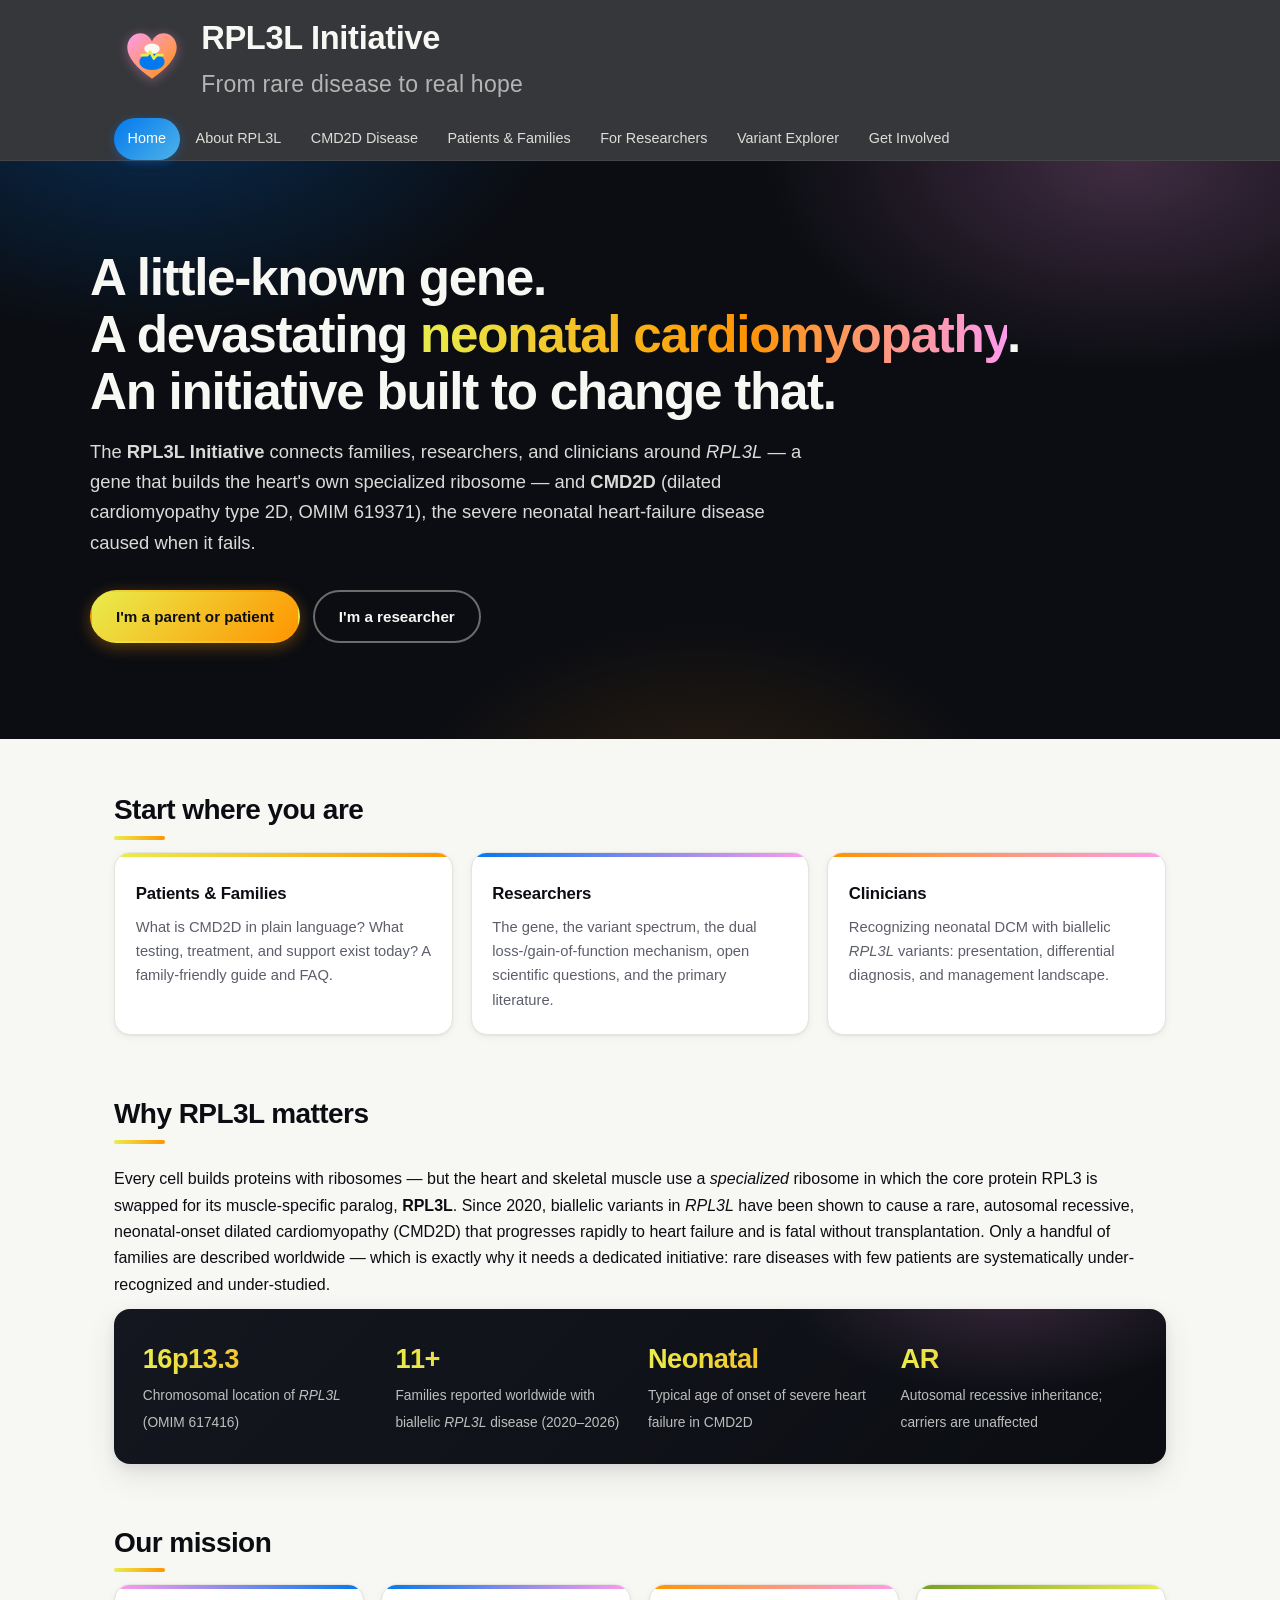
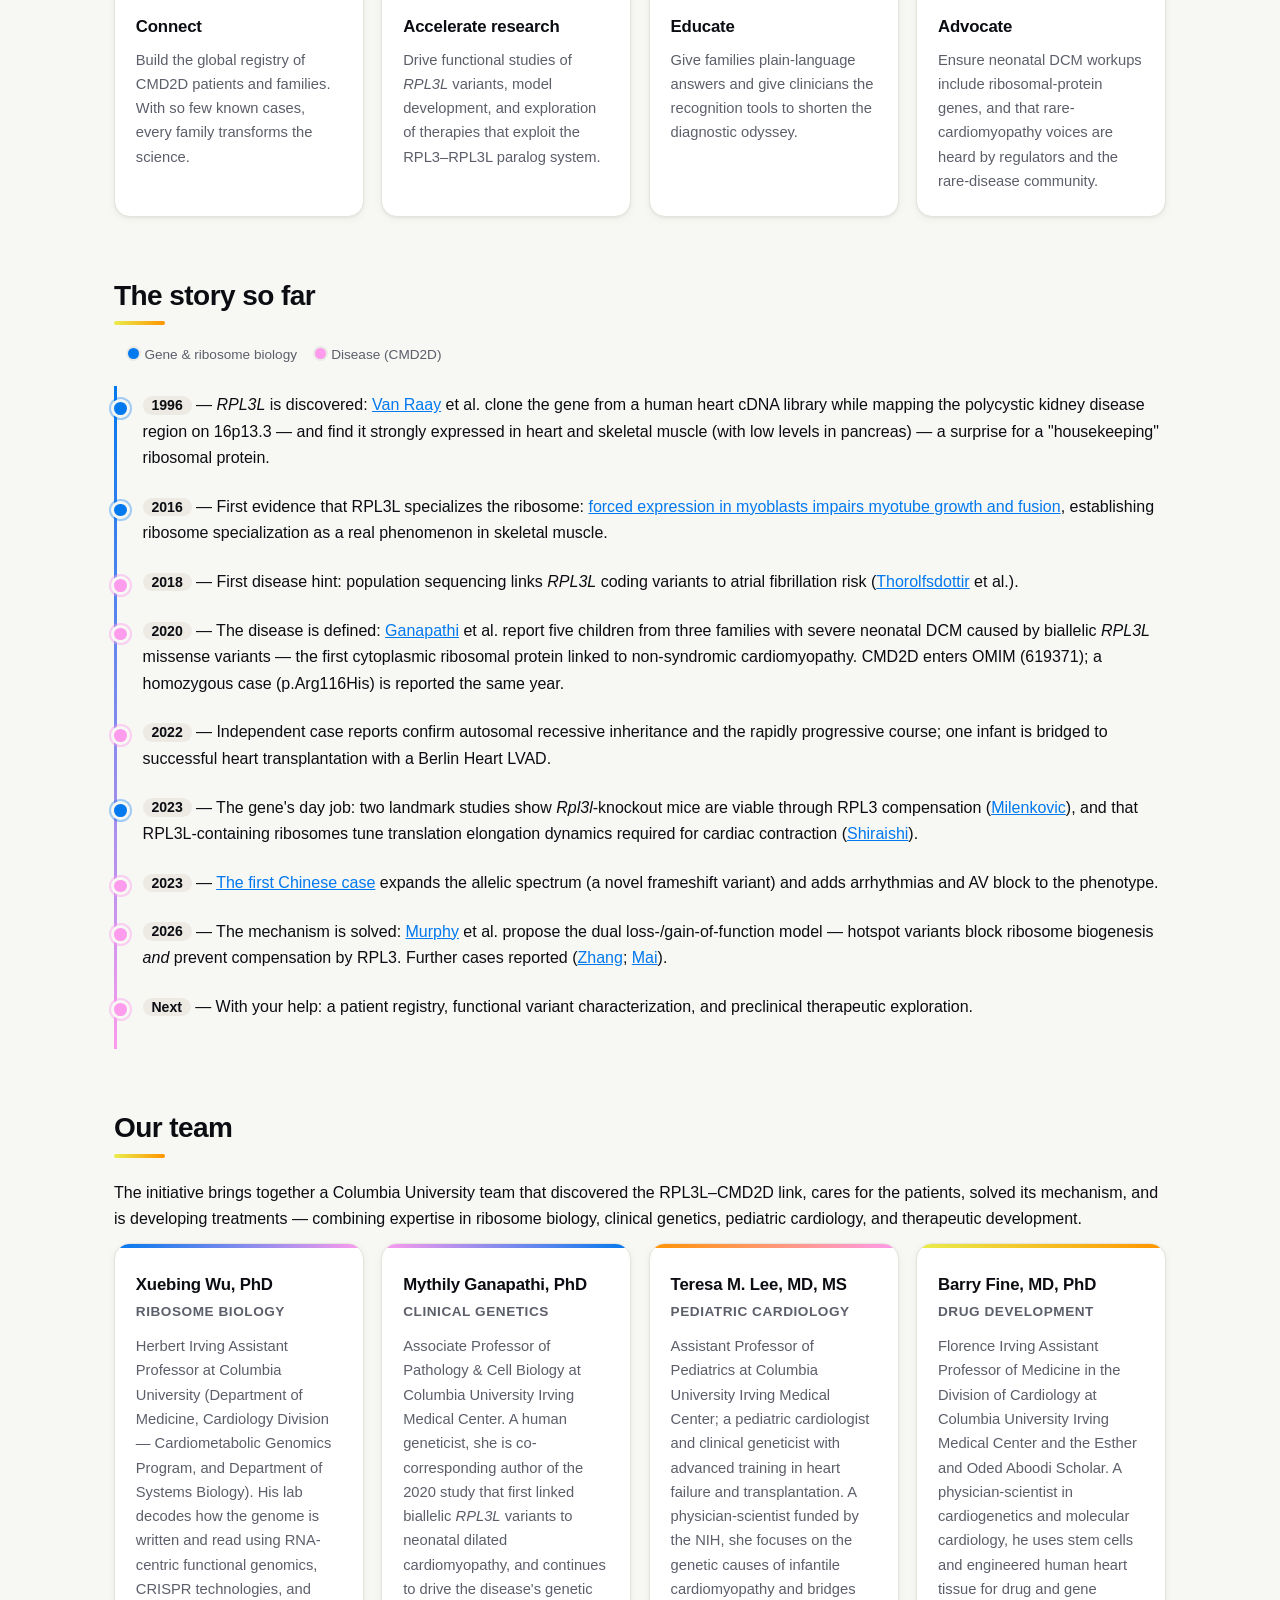
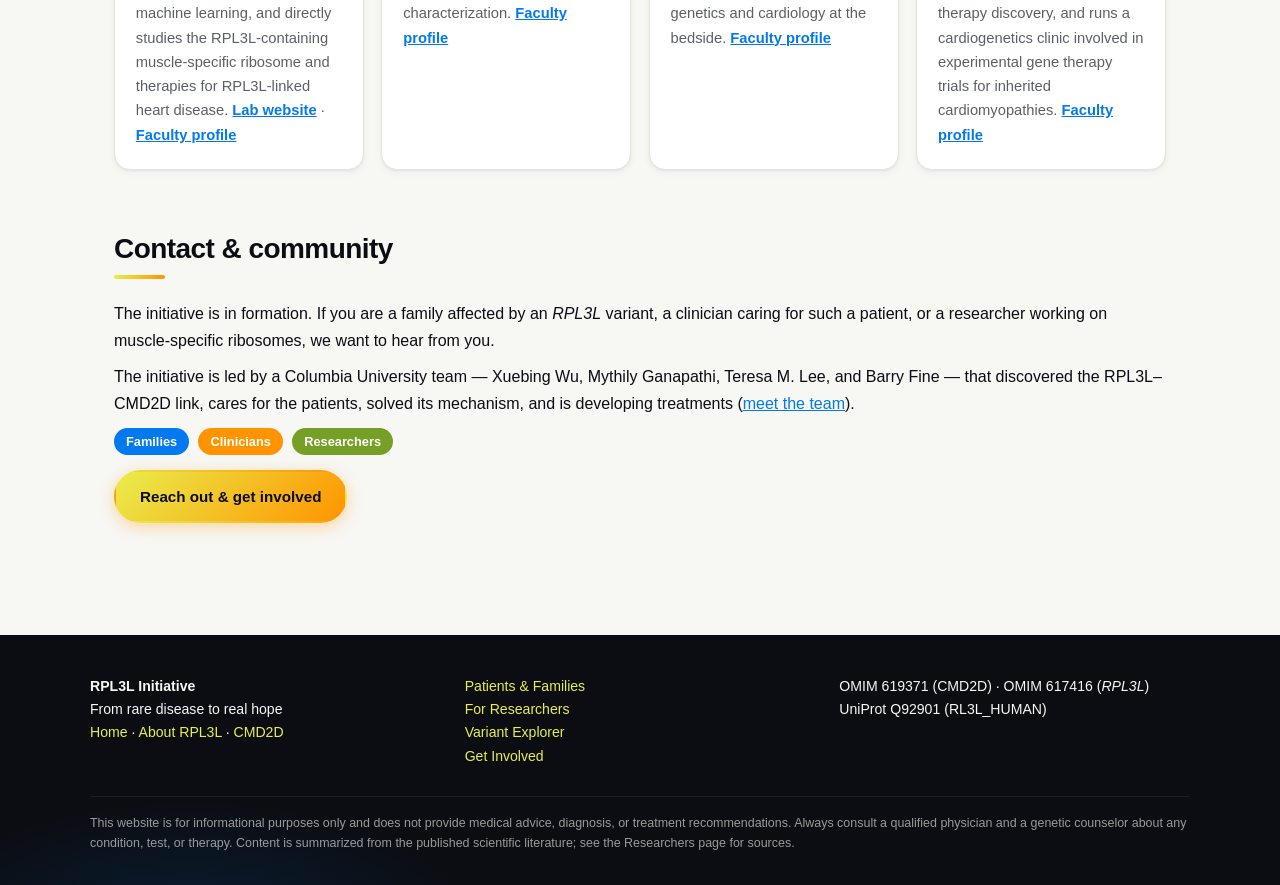
==== index.html @ 052affe0 "Add files via upload" ====
<!DOCTYPE html>
<html lang="en">
<head>
<meta charset="utf-8">
<meta name="viewport" content="width=device-width, initial-scale=1">
<title>RPL3L Initiative | RPL3L Gene | CMD2D | Dilated Cardiomyopathy 2D</title>
<meta name="description" content="RPL3L causes CMD2D (OMIM 619371), a rare autosomal recessive neonatal dilated cardiomyopathy. Learn about the gene, the disease, affected families, and research.">
<meta property="og:title" content="RPL3L Initiative | RPL3L Gene | CMD2D | Dilated Cardiomyopathy 2D">
<meta property="og:description" content="From rare disease to real hope — research, resources, and support for families affected by RPL3L-related dilated cardiomyopathy (CMD2D).">
<link rel="stylesheet" href="assets/styles.css">
<link rel="icon" type="image/svg+xml" href="assets/logo.svg">
</head>
<body>

<header class="site">
  <div class="navwrap">
    <a class="brand" href="index.html">
      <svg class="mark" viewBox="0 0 40 40" aria-hidden="true" focusable="false">
        <defs>
          <linearGradient id="heartGrad" x1="0" y1="0" x2="1" y2="1">
            <stop offset="0" stop-color="#FD9BED"/>
            <stop offset="1" stop-color="#FF9400"/>
          </linearGradient>
        </defs>
        <path d="M20 31.5 C 11.5 25.5, 7 20, 7 15 C 7 10.5, 10.3 7.5, 13.8 7.5 C 16.6 7.5, 18.9 9.2, 20 11.8 C 21.1 9.2, 23.4 7.5, 26.2 7.5 C 29.7 7.5, 33 10.5, 33 15 C 33 20, 28.5 25.5, 20 31.5 Z" fill="url(#heartGrad)"/>
        <ellipse cx="20" cy="22.5" rx="6.6" ry="4.4" fill="#0279EE"/>
        <ellipse cx="20" cy="15.6" rx="4.1" ry="2.7" fill="#FAF9F3"/>
        <path d="M14.5 19 L17.5 19 L19 17.2 L21 20.8 L22.5 19 L25.5 19" fill="none" stroke="#E9ED4C" stroke-width="1.4" stroke-linecap="round" stroke-linejoin="round"/>
      </svg>
      <span class="name">RPL3L Initiative<small>From rare disease to real hope</small></span>
    </a>
    <nav class="main" aria-label="Main navigation">
      <ul>
        <li><a href="index.html" class="active">Home</a></li>
        <li><a href="about.html">About RPL3L</a></li>
        <li><a href="cmd2d.html">CMD2D Disease</a></li>
        <li><a href="patients.html">Patients &amp; Families</a></li>
        <li><a href="research.html">For Researchers</a></li>
        <li><a href="explorer.html">Variant Explorer</a></li>
        <li><a href="support.html">Get Involved</a></li>
      </ul>
    </nav>
  </div>
</header>

<div class="hero">
  <div class="inner">
    <h1>
      <span class="line">A little-known gene.</span>
      <span class="line">A devastating <span class="accent">neonatal cardiomyopathy</span>.</span>
      <span class="line">An initiative built to change that.</span>
    </h1>
    <p class="lede">
      The <strong>RPL3L Initiative</strong> connects families, researchers, and clinicians
      around <em>RPL3L</em> — a gene that builds the heart's own specialized ribosome — and
      <strong>CMD2D</strong> (dilated cardiomyopathy type 2D, OMIM&nbsp;619371), the severe neonatal
      heart-failure disease caused when it fails.
    </p>
    <div class="btnrow">
      <a class="btn primary" href="patients.html">I'm a parent or patient</a>
      <a class="btn ghost" href="research.html">I'm a researcher</a>
    </div>
  </div>
</div>

<main>

  <section>
    <h2>Start where you are</h2>
    <div class="cards">
      <a class="card c-yellow" href="patients.html">
        <h3>Patients &amp; Families</h3>
        <p>What is CMD2D in plain language? What testing, treatment, and support exist today? A family-friendly guide and FAQ.</p>
      </a>
      <a class="card c-blue" href="research.html">
        <h3>Researchers</h3>
        <p>The gene, the variant spectrum, the dual loss-/gain-of-function mechanism, open scientific questions, and the primary literature.</p>
      </a>
      <a class="card c-orange" href="cmd2d.html">
        <h3>Clinicians</h3>
        <p>Recognizing neonatal DCM with biallelic <em>RPL3L</em> variants: presentation, differential diagnosis, and management landscape.</p>
      </a>
    </div>
  </section>

  <section>
    <h2>Why RPL3L matters</h2>
    <p>
      Every cell builds proteins with ribosomes — but the heart and skeletal muscle use a <em>specialized</em>
      ribosome in which the core protein RPL3 is swapped for its muscle-specific paralog, <strong>RPL3L</strong>.
      Since 2020, biallelic variants in <em>RPL3L</em> have been shown to cause a rare, autosomal recessive,
      neonatal-onset dilated cardiomyopathy (CMD2D) that progresses rapidly to heart failure and is fatal without
      transplantation. Only a handful of families are described worldwide — which is exactly why it needs a dedicated initiative:
      rare diseases with few patients are systematically under-recognized and under-studied.
    </p>
    <div class="facts">
      <div class="fact"><b>16p13.3</b><span>Chromosomal location of <em>RPL3L</em> (OMIM 617416)</span></div>
      <div class="fact"><b>11+</b><span>Families reported worldwide with biallelic <em>RPL3L</em> disease (2020–2026)</span></div>
      <div class="fact"><b>Neonatal</b><span>Typical age of onset of severe heart failure in CMD2D</span></div>
      <div class="fact"><b>AR</b><span>Autosomal recessive inheritance; carriers are unaffected</span></div>
    </div>
  </section>

  <section>
    <h2>Our mission</h2>
    <div class="cards">
      <div class="card c-pink">
        <h3>Connect</h3>
        <p>Build the global registry of CMD2D patients and families. With so few known cases, every family transforms the science.</p>
      </div>
      <div class="card c-blue">
        <h3>Accelerate research</h3>
        <p>Drive functional studies of <em>RPL3L</em> variants, model development, and exploration of therapies that exploit the RPL3–RPL3L paralog system.</p>
      </div>
      <div class="card c-orange">
        <h3>Educate</h3>
        <p>Give families plain-language answers and give clinicians the recognition tools to shorten the diagnostic odyssey.</p>
      </div>
      <div class="card c-green">
        <h3>Advocate</h3>
        <p>Ensure neonatal DCM workups include ribosomal-protein genes, and that rare-cardiomyopathy voices are heard by regulators and the rare-disease community.</p>
      </div>
    </div>
  </section>

  <section>
    <h2>The story so far</h2>
    <p class="timeline-legend">
      <span class="dot gene"></span>Gene &amp; ribosome biology
      <span class="dot dis"></span>Disease (CMD2D)
    </p>
    <ul class="timeline">
      <li><b class="year">1996</b> — <em>RPL3L</em> is discovered: <a href="https://doi.org/10.1006/geno.1996.0538" target="_blank" rel="noopener">Van Raay</a> et&nbsp;al. clone the gene from a human heart cDNA library while mapping the polycystic kidney disease region on 16p13.3 — and find it strongly expressed in heart and skeletal muscle (with low levels in pancreas) — a surprise for a "housekeeping" ribosomal protein.</li>
      <li><b class="year">2016</b> — First evidence that RPL3L specializes the ribosome: <a href="https://doi.org/10.1002/jcp.25294" target="_blank" rel="noopener">forced expression in myoblasts impairs myotube growth and fusion</a>, establishing ribosome specialization as a real phenomenon in skeletal muscle.</li>
      <li class="disease"><b class="year">2018</b> — First disease hint: population sequencing links <em>RPL3L</em> coding variants to atrial fibrillation risk (<a href="https://doi.org/10.1038/s42003-018-0068-9" target="_blank" rel="noopener">Thorolfsdottir</a> et&nbsp;al.).</li>
      <li class="disease"><b class="year">2020</b> — The disease is defined: <a href="https://doi.org/10.1007/s00439-020-02188-6" target="_blank" rel="noopener">Ganapathi</a> et&nbsp;al. report five children from three families with severe neonatal DCM caused by biallelic <em>RPL3L</em> missense variants — the first cytoplasmic ribosomal protein linked to non-syndromic cardiomyopathy. CMD2D enters OMIM (619371); a homozygous case (p.Arg116His) is reported the same year.</li>
      <li class="disease"><b class="year">2022</b> — Independent case reports confirm autosomal recessive inheritance and the rapidly progressive course; one infant is bridged to successful heart transplantation with a Berlin Heart LVAD.</li>
      <li><b class="year">2023</b> — The gene's day job: two landmark studies show <em>Rpl3l</em>-knockout mice are viable through RPL3 compensation (<a href="https://doi.org/10.1093/nar/gkad121" target="_blank" rel="noopener">Milenkovic</a>), and that RPL3L-containing ribosomes tune translation elongation dynamics required for cardiac contraction (<a href="https://doi.org/10.1038/s41467-023-37838-6" target="_blank" rel="noopener">Shiraishi</a>).</li>
      <li class="disease"><b class="year">2023</b> — <a href="https://doi.org/10.1186/s12920-023-01567-y" target="_blank" rel="noopener">The first Chinese case</a> expands the allelic spectrum (a novel frameshift variant) and adds arrhythmias and AV block to the phenotype.</li>
      <li class="disease"><b class="year">2026</b> — The mechanism is solved: <a href="https://doi.org/10.1038/s44161-025-00761-8" target="_blank" rel="noopener">Murphy</a> et&nbsp;al. propose the dual loss-/gain-of-function model — hotspot variants block ribosome biogenesis <em>and</em> prevent compensation by RPL3. Further cases reported (<a href="https://doi.org/10.1002/ajmg.a.64225" target="_blank" rel="noopener">Zhang</a>; <a href="https://doi.org/10.1177/03000605261447152" target="_blank" rel="noopener">Mai</a>).</li>
      <li class="disease"><b class="year">Next</b> — With your help: a patient registry, functional variant characterization, and preclinical therapeutic exploration.</li>
    </ul>
  </section>

  <section id="team">
    <h2>Our team</h2>
    <p>
      The initiative brings together a Columbia University team that discovered the RPL3L–CMD2D link,
      cares for the patients, solved its mechanism, and is developing treatments — combining expertise in
      ribosome biology, clinical genetics, pediatric cardiology, and therapeutic development.
    </p>
    <div class="cards">
      <div class="card c-blue">
        <h3>Xuebing Wu, PhD</h3>
        <p style="margin:-0.35rem 0 0.7rem;font-size:0.85rem;font-weight:600;letter-spacing:0.04em;text-transform:uppercase;color:var(--muted,#666)">Ribosome biology</p>
        <p>
          Herbert Irving Assistant Professor at Columbia University (Department of Medicine,
          Cardiology Division — Cardiometabolic Genomics Program, and Department of Systems Biology). His lab decodes how the
          genome is written and read using RNA-centric functional genomics, CRISPR technologies, and
          machine learning, and directly studies the RPL3L-containing muscle-specific ribosome and
          therapies for RPL3L-linked heart disease.
          <a href="https://xwulab.org" target="_blank" rel="noopener">Lab website</a> ·
          <a href="https://www.vagelos.columbia.edu/profile/xuebing-wu-phd" target="_blank" rel="noopener">Faculty profile</a>
        </p>
      </div>
      <div class="card c-pink">
        <h3>Mythily Ganapathi, PhD</h3>
        <p style="margin:-0.35rem 0 0.7rem;font-size:0.85rem;font-weight:600;letter-spacing:0.04em;text-transform:uppercase;color:var(--muted,#666)">Clinical genetics</p>
        <p>
          Associate Professor of Pathology &amp; Cell Biology at Columbia University Irving Medical Center.
          A human geneticist, she is co-corresponding author of the 2020 study that first linked biallelic
          <em>RPL3L</em> variants to neonatal dilated cardiomyopathy, and continues to drive the disease's
          genetic characterization.
          <a href="https://www.pathology.columbia.edu/profile/mythily-ganapathi-phd" target="_blank" rel="noopener">Faculty profile</a>
        </p>
      </div>
      <div class="card c-orange">
        <h3>Teresa M. Lee, MD, MS</h3>
        <p style="margin:-0.35rem 0 0.7rem;font-size:0.85rem;font-weight:600;letter-spacing:0.04em;text-transform:uppercase;color:var(--muted,#666)">Pediatric cardiology</p>
        <p>
          Assistant Professor of Pediatrics at Columbia University Irving Medical Center; a pediatric
          cardiologist and clinical geneticist with advanced training in heart failure and transplantation. A physician-scientist funded by the
          NIH, she focuses on the genetic causes of infantile cardiomyopathy and bridges genetics and
          cardiology at the bedside.
          <a href="https://ccrcresearch.org/team/teresa-m-lee-md/" target="_blank" rel="noopener">Faculty profile</a>
        </p>
      </div>

      <div class="card c-yellow">
        <h3>Barry Fine, MD, PhD</h3>
        <p style="margin:-0.35rem 0 0.7rem;font-size:0.85rem;font-weight:600;letter-spacing:0.04em;text-transform:uppercase;color:var(--muted,#666)">Drug development</p>
        <p>
          Florence Irving Assistant Professor of Medicine in the Division of Cardiology at Columbia
          University Irving Medical Center and the Esther and Oded Aboodi Scholar. A physician-scientist in cardiogenetics
          and molecular cardiology, he uses stem cells and engineered human heart tissue for drug and gene
          therapy discovery, and runs a cardiogenetics clinic involved in experimental gene therapy trials
          for inherited cardiomyopathies.
          <a href="https://www.columbiacardiology.org/profile/barry-m-fine-md" target="_blank" rel="noopener">Faculty profile</a>
        </p>
      </div>    </div>
  </section>

  <section>
    <h2>Contact &amp; community</h2>
    <p>
      The initiative is in formation. If you are a family affected by an <em>RPL3L</em> variant, a clinician
      caring for such a patient, or a researcher working on muscle-specific ribosomes, we want to hear from you.
    <p>
      The initiative is led by a Columbia University team — Xuebing Wu, Mythily Ganapathi, Teresa M. Lee,
      and Barry Fine — that discovered the RPL3L–CMD2D link, cares for the patients, solved its mechanism,
      and is developing treatments (<a href="#team">meet the team</a>).
    </p>
    </p>
    <p><span class="pill b">Families</span> <span class="pill o">Clinicians</span> <span class="pill g">Researchers</span></p>
    <p><a class="btn primary" href="support.html">Reach out &amp; get involved</a></p>
  </section>

</main>

<footer class="site">
  <div class="inner">
    <div>
      <strong>RPL3L Initiative</strong><br>
      From rare disease to real hope<br>
      <a href="index.html">Home</a> · <a href="about.html">About RPL3L</a> · <a href="cmd2d.html">CMD2D</a>
    </div>
    <div>
      <a href="patients.html">Patients &amp; Families</a><br>
      <a href="research.html">For Researchers</a><br>
      <a href="explorer.html">Variant Explorer</a><br>
      <a href="support.html">Get Involved</a>
    </div>
    <div>
      OMIM 619371 (CMD2D) · OMIM 617416 (<em>RPL3L</em>)<br>
      UniProt Q92901 (RL3L_HUMAN)
    </div>
  </div>
  <div class="disclaimer">
    This website is for informational purposes only and does not provide medical advice, diagnosis, or treatment
    recommendations. Always consult a qualified physician and a genetic counselor about any condition, test, or
    therapy. Content is summarized from the published scientific literature; see the Researchers page for sources.
  </div>
</footer>

</body>
</html>
---- assets/styles.css ----
/* RPL3L Initiative — modern theme */
:root {
  --ink: #0b0d12;
  --paper: #f7f7f4;
  --paper-alt: #eceae3;
  --card: #ffffff;
  --yellow: #e9ed4c;
  --orange: #ff9400;
  --green: #75a025;
  --pink: #fd9bed;
  --blue: #0279ee;
  --muted: #5c5f6a;
  --line: #e6e4dc;
  --radius: 16px;
  --shadow-sm: 0 1px 2px rgba(11, 13, 18, 0.05), 0 2px 8px rgba(11, 13, 18, 0.05);
  --shadow-md: 0 4px 12px rgba(11, 13, 18, 0.07), 0 12px 32px rgba(11, 13, 18, 0.09);
  --maxw: 1100px;
}

* { box-sizing: border-box; }
html { scroll-behavior: smooth; }
::selection { background: var(--yellow); color: var(--ink); }
:focus-visible { outline: 3px solid var(--blue); outline-offset: 2px; border-radius: 4px; }

body {
  margin: 0;
  font-family: "Inter", "Liberation Sans", Arimo, -apple-system, "Segoe UI", Roboto, "Helvetica Neue", Arial, sans-serif;
  background: var(--paper);
  color: var(--ink);
  line-height: 1.65;
  -webkit-font-smoothing: antialiased;
  text-rendering: optimizeLegibility;
}

/* ---------- Header / nav ---------- */
header.site {
  background: rgba(11, 13, 18, 0.82);
  color: var(--paper);
  position: sticky;
  top: 0;
  z-index: 50;
  backdrop-filter: blur(14px) saturate(1.4);
  -webkit-backdrop-filter: blur(14px) saturate(1.4);
  border-bottom: 1px solid rgba(255, 255, 255, 0.08);
}
.navwrap {
  max-width: var(--maxw);
  margin: 0 auto;
  padding: 0 1.5rem;
  display: flex;
  align-items: center;
  justify-content: space-between;
  flex-wrap: wrap;
  gap: 0.25rem 1rem;
}
.brand {
  display: flex;
  align-items: center;
  gap: 0.7rem;
  padding: 0.7rem 0;
  text-decoration: none;
  color: var(--paper);
}
.brand .mark {
  width: 76px; height: 76px;
  flex: none;
  filter: drop-shadow(0 2px 6px rgba(253, 155, 237, 0.35));
  transition: transform 0.25s ease;
}
.brand:hover .mark { transform: scale(1.06) rotate(-3deg); }
.brand .name { font-weight: 700; letter-spacing: -0.01em; font-size: 2.04rem; }
.brand .name small { display: block; font-weight: 400; font-size: 1.44rem; opacity: 0.65; letter-spacing: 0.01em; }
nav.main ul {
  list-style: none;
  display: flex;
  gap: 0.15rem;
  margin: 0; padding: 0;
  flex-wrap: wrap;
}
nav.main a {
  display: block;
  padding: 0.55rem 0.85rem;
  color: rgba(250, 249, 243, 0.85);
  text-decoration: none;
  font-size: 0.9rem;
  font-weight: 500;
  border-radius: 999px;
  transition: color 0.15s ease, background 0.15s ease;
}
nav.main a:hover { color: #fff; background: rgba(255, 255, 255, 0.1); }
nav.main a.active {
  background: linear-gradient(135deg, var(--blue), #4fb3e8);
  color: #fff;
  box-shadow: 0 2px 10px rgba(2, 121, 238, 0.4);
}

/* ---------- Hero ---------- */
.hero {
  position: relative;
  background: var(--ink);
  color: var(--paper);
  padding: 5.5rem 1.5rem 6rem;
  overflow: hidden;
}
.hero::before {
  content: "";
  position: absolute;
  inset: 0;
  background:
    radial-gradient(42rem 24rem at 12% -10%, rgba(2, 121, 238, 0.28), transparent 60%),
    radial-gradient(38rem 22rem at 88% 0%, rgba(253, 155, 237, 0.22), transparent 60%),
    radial-gradient(30rem 20rem at 55% 115%, rgba(255, 148, 0, 0.14), transparent 65%);
  pointer-events: none;
}
.hero .inner { position: relative; max-width: var(--maxw); margin: 0 auto; }
.hero h1 {
  font-size: clamp(2rem, 4.8vw, 3.2rem);
  margin: 0 0 1rem;
  line-height: 1.12;
  letter-spacing: -0.025em;
  font-weight: 800;
}
.hero h1 .line { display: block; }
.hero h1 .accent {
  background: linear-gradient(90deg, var(--yellow), var(--orange) 55%, var(--pink));
  -webkit-background-clip: text;
  background-clip: text;
  color: transparent;
}
.hero p.lede { font-size: 1.15rem; max-width: 46rem; opacity: 0.88; margin: 0 0 2rem; }
.btnrow { display: flex; gap: 0.8rem; flex-wrap: wrap; }
.btn {
  display: inline-block;
  padding: 0.75rem 1.5rem;
  border-radius: 999px;
  text-decoration: none;
  font-weight: 600;
  font-size: 0.95rem;
  border: 2px solid transparent;
  transition: transform 0.15s ease, box-shadow 0.15s ease, background 0.15s ease;
}
.btn:hover { transform: translateY(-2px); }
.btn.primary {
  background: linear-gradient(135deg, var(--yellow), var(--orange));
  color: var(--ink);
  box-shadow: 0 4px 16px rgba(255, 148, 0, 0.35);
}
.btn.primary:hover { box-shadow: 0 6px 22px rgba(255, 148, 0, 0.45); }
.btn.ghost { border-color: rgba(250, 249, 243, 0.4); color: var(--paper); }
.btn.ghost:hover { background: rgba(255, 255, 255, 0.1); border-color: rgba(250, 249, 243, 0.7); }

/* ---------- Layout ---------- */
main { max-width: var(--maxw); margin: 0 auto; padding: 3rem 1.5rem 3.5rem; }
section { margin-bottom: 3.5rem; scroll-margin-top: 5rem; }
h2 {
  font-size: 1.75rem;
  letter-spacing: -0.02em;
  margin: 0 0 0.75rem;
  display: inline-block;
  position: relative;
  padding-bottom: 0.4rem;
}
h2::after {
  content: "";
  position: absolute;
  left: 0; bottom: 0;
  width: 3.2rem; height: 4px;
  border-radius: 4px;
  background: linear-gradient(90deg, var(--yellow), var(--orange));
}
h3 { font-size: 1.15rem; margin: 1.6rem 0 0.4rem; letter-spacing: -0.01em; }
p { margin: 0.65rem 0; }
a { color: var(--blue); }
code {
  background: var(--paper-alt);
  padding: 0.12em 0.4em;
  border-radius: 6px;
  font-size: 0.88em;
  font-family: "SF Mono", ui-monospace, "Cascadia Code", Consolas, monospace;
}

/* ---------- Cards ---------- */
.cards {
  display: grid;
  grid-template-columns: repeat(auto-fit, minmax(230px, 1fr));
  gap: 1.1rem;
}
.card {
  background: var(--card);
  border: 1px solid var(--line);
  border-radius: var(--radius);
  padding: 1.4rem 1.3rem;
  text-decoration: none;
  color: var(--ink);
  display: block;
  position: relative;
  box-shadow: var(--shadow-sm);
  transition: transform 0.18s ease, box-shadow 0.18s ease, border-color 0.18s ease;
  overflow: hidden;
}
.card::before {
  content: "";
  position: absolute;
  top: 0; left: 0; right: 0;
  height: 4px;
  background: var(--blue);
}
.card:hover { transform: translateY(-4px); box-shadow: var(--shadow-md); border-color: transparent; }
.card h3 { margin: 0.3rem 0 0.45rem; font-size: 1.05rem; }
.card p { font-size: 0.92rem; color: var(--muted); margin: 0; }
.card a { font-weight: 600; }
.card.c-yellow::before { background: linear-gradient(90deg, var(--yellow), var(--orange)); }
.card.c-orange::before { background: linear-gradient(90deg, var(--orange), var(--pink)); }
.card.c-green::before  { background: linear-gradient(90deg, var(--green), var(--yellow)); }
.card.c-pink::before   { background: linear-gradient(90deg, var(--pink), var(--blue)); }
.card.c-blue::before   { background: linear-gradient(90deg, var(--blue), var(--pink)); }

/* ---------- Fact strip ---------- */
.facts {
  display: grid;
  grid-template-columns: repeat(auto-fit, minmax(180px, 1fr));
  gap: 1rem;
  background: linear-gradient(135deg, #14171f, #0b0d12);
  color: var(--paper);
  border-radius: var(--radius);
  padding: 1.8rem;
  box-shadow: var(--shadow-md);
  position: relative;
  overflow: hidden;
}
.facts::before {
  content: "";
  position: absolute;
  inset: 0;
  background: radial-gradient(24rem 12rem at 85% -20%, rgba(253, 155, 237, 0.18), transparent 60%);
  pointer-events: none;
}
.facts .fact { position: relative; }
.facts .fact b {
  display: block;
  font-size: 1.7rem;
  letter-spacing: -0.02em;
  background: linear-gradient(90deg, var(--yellow), var(--orange));
  -webkit-background-clip: text;
  background-clip: text;
  color: transparent;
}
.facts .fact span { font-size: 0.86rem; opacity: 0.75; }

/* ---------- Tables ---------- */
.table-scroll {
  overflow-x: auto;
  border-radius: var(--radius);
  box-shadow: var(--shadow-sm);
  border: 1px solid var(--line);
  background: var(--card);
}
table.data {
  width: 100%;
  border-collapse: collapse;
  font-size: 0.9rem;
  background: transparent;
  border: none;
}
table.data th, table.data td {
  padding: 0.7rem 0.9rem;
  border-bottom: 1px solid var(--line);
  text-align: left;
  vertical-align: top;
}
table.data th {
  background: linear-gradient(135deg, #14171f, #23262f);
  color: var(--paper);
  font-weight: 600;
  font-size: 0.82rem;
  text-transform: uppercase;
  letter-spacing: 0.06em;
  position: sticky;
  top: 0;
}
table.data td { background: var(--card); }
table.data tr:last-child td { border-bottom: none; }
table.data tbody tr { transition: background 0.12s ease; }
table.data tbody tr:hover td { background: #fbfaf6; }

/* ---------- Callouts ---------- */
.callout {
  border-left: 4px solid var(--orange);
  background: var(--card);
  padding: 1.1rem 1.4rem;
  border-radius: 0 var(--radius) var(--radius) 0;
  margin: 1.4rem 0;
  box-shadow: var(--shadow-sm);
}
.callout.blue { border-left-color: var(--blue); }
.callout.green { border-left-color: var(--green); }
.callout h3 { margin: 0 0 0.35rem; font-size: 1.02rem; }
.callout p { margin: 0.3rem 0; }

/* ---------- Timeline ---------- */
.timeline {
  list-style: none;
  margin: 1.25rem 0;
  padding: 0.4rem 0 0.4rem 1.6rem;
  border-left: 3px solid transparent;
  border-image: linear-gradient(180deg, var(--blue), var(--pink)) 1;
}
.timeline li { margin: 0 0 1.4rem; position: relative; }
.timeline li::before {
  content: "";
  position: absolute;
  left: -1.98rem;
  top: 0.42rem;
  width: 0.8rem; height: 0.8rem;
  border-radius: 50%;
  background: var(--blue);
  border: 3px solid var(--paper);
  box-shadow: 0 0 0 2px rgba(2, 121, 238, 0.35);
}
.timeline li.disease::before {
  background: var(--pink);
  box-shadow: 0 0 0 2px rgba(253, 155, 237, 0.45);
}
.timeline b.year {
  color: var(--ink);
  font-weight: 700;
  background: var(--paper-alt);
  padding: 0.08rem 0.55rem;
  border-radius: 999px;
  font-size: 0.88em;
}
.timeline-legend { font-size: 0.85rem; color: var(--muted); margin: 0.4rem 0 1rem; }
.timeline-legend .dot {
  display: inline-block;
  width: 0.68rem; height: 0.68rem;
  border-radius: 50%;
  margin: 0 0.32rem 0 0.9rem;
  vertical-align: baseline;
  box-shadow: 0 0 0 2px rgba(0, 0, 0, 0.06);
}
.timeline-legend .dot.gene { background: var(--blue); }
.timeline-legend .dot.dis { background: var(--pink); }

/* ---------- FAQ ---------- */
details {
  background: var(--card);
  border: 1px solid var(--line);
  border-radius: 12px;
  padding: 0.85rem 1.15rem;
  margin: 0.6rem 0;
  box-shadow: var(--shadow-sm);
  transition: box-shadow 0.15s ease;
}
details:hover { box-shadow: var(--shadow-md); }
details summary { font-weight: 600; cursor: pointer; }
details[open] summary { color: var(--blue); margin-bottom: 0.3rem; }

/* ---------- Footer ---------- */
footer.site {
  background: var(--ink);
  color: var(--paper);
  padding: 2.5rem 1.5rem 2rem;
  font-size: 0.88rem;
  position: relative;
  overflow: hidden;
}
footer.site::before {
  content: "";
  position: absolute;
  inset: 0;
  background: radial-gradient(30rem 14rem at 15% 120%, rgba(2, 121, 238, 0.16), transparent 60%);
  pointer-events: none;
}
footer.site .inner {
  position: relative;
  max-width: var(--maxw);
  margin: 0 auto;
  display: grid;
  grid-template-columns: repeat(auto-fit, minmax(220px, 1fr));
  gap: 1.5rem;
}
footer.site a { color: var(--yellow); text-decoration: none; }
footer.site a:hover { text-decoration: underline; }
.disclaimer {
  position: relative;
  max-width: var(--maxw);
  margin: 1.75rem auto 0;
  padding-top: 1.1rem;
  border-top: 1px solid rgba(255, 255, 255, 0.12);
  opacity: 0.6;
  font-size: 0.78rem;
  line-height: 1.55;
}

/* ---------- Misc ---------- */
.pill {
  display: inline-block;
  background: var(--paper-alt);
  border-radius: 999px;
  padding: 0.18rem 0.75rem;
  font-size: 0.8rem;
  font-weight: 600;
  margin: 0 0.3rem 0.3rem 0;
}
.pill.b { background: var(--blue); color: #fff; }
.pill.o { background: var(--orange); color: #fff; }
.pill.g { background: var(--green); color: #fff; }
.pill.p { background: var(--pink); }
.pill.y { background: var(--yellow); }
figure.heroimg { margin: 0; }
figure.heroimg img { width: 100%; border-radius: var(--radius); display: block; box-shadow: var(--shadow-md); }
figure.heroimg figcaption { font-size: 0.82rem; color: var(--muted); margin-top: 0.5rem; }
.reflist { font-size: 0.88rem; padding-left: 1.2rem; }
.reflist li { margin-bottom: 0.55rem; }

@media (prefers-reduced-motion: reduce) {
  html { scroll-behavior: auto; }
  *, *::before, *::after { transition: none !important; }
}
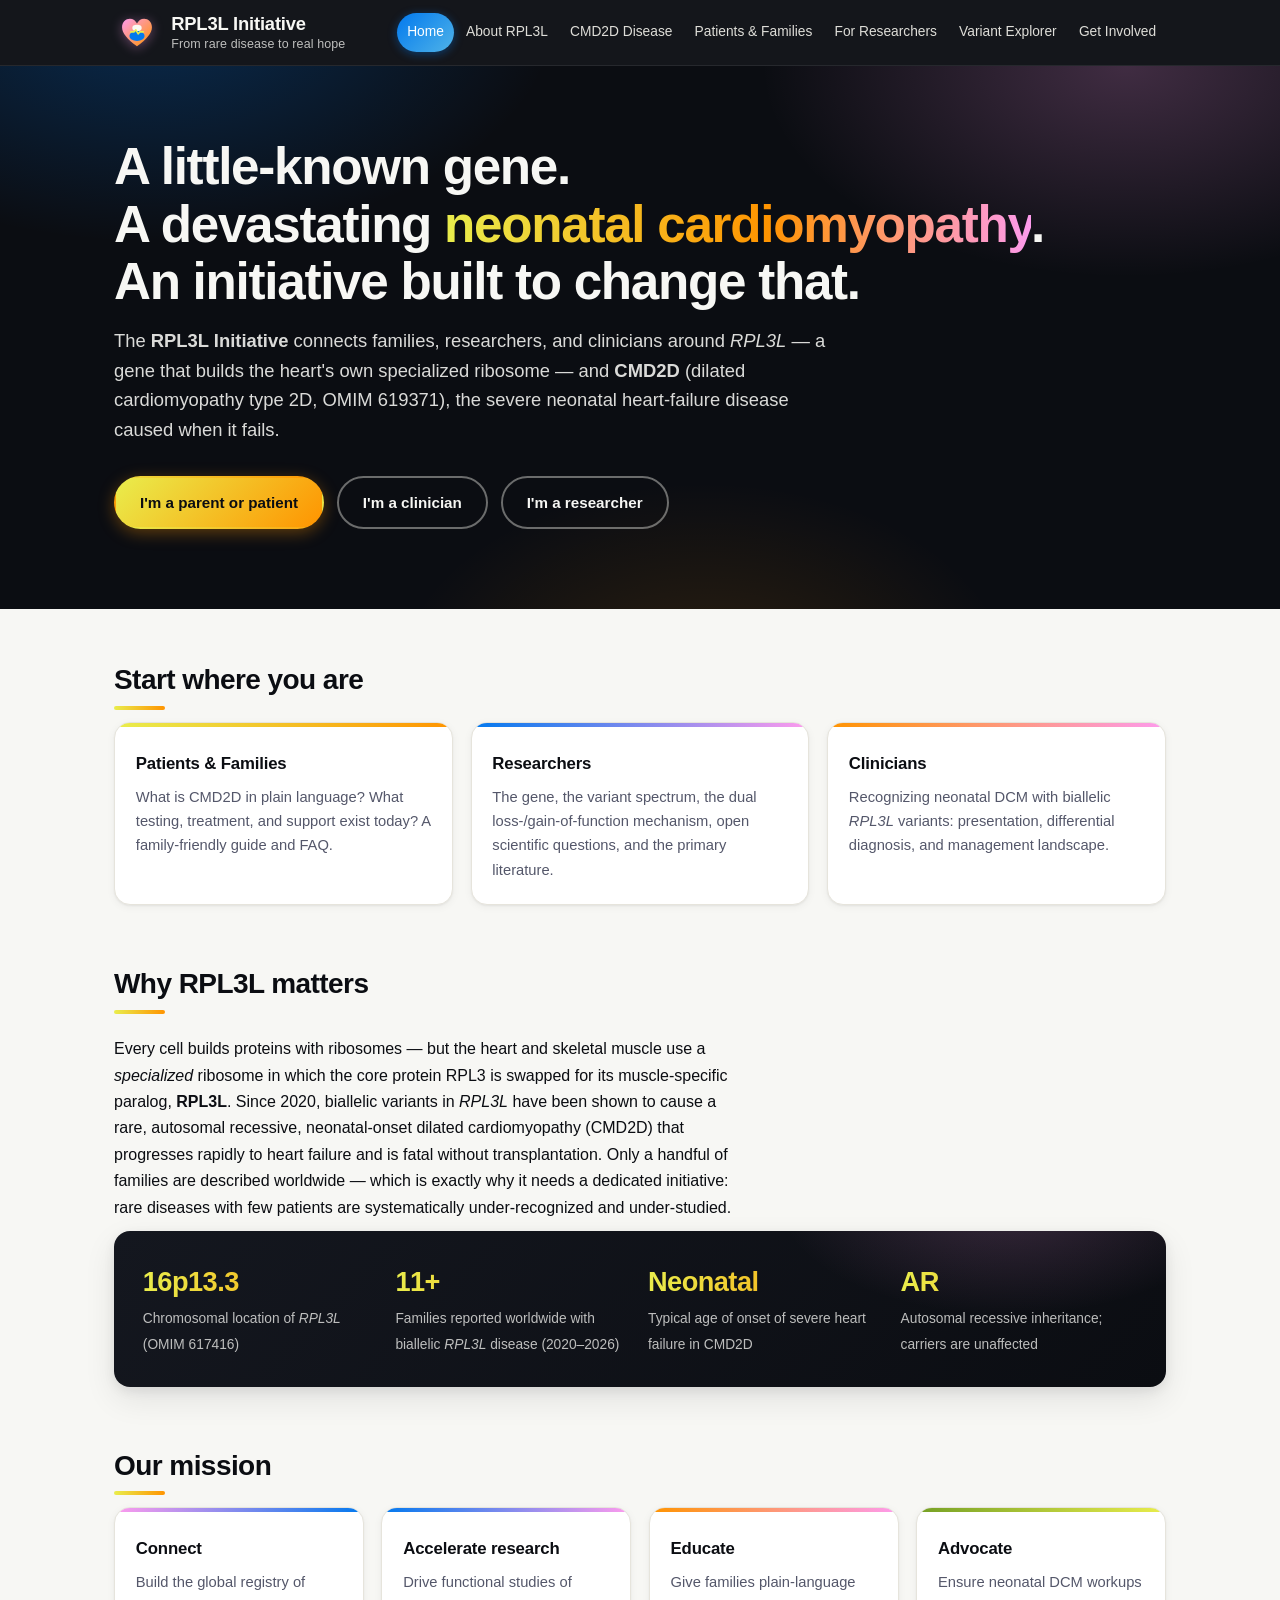
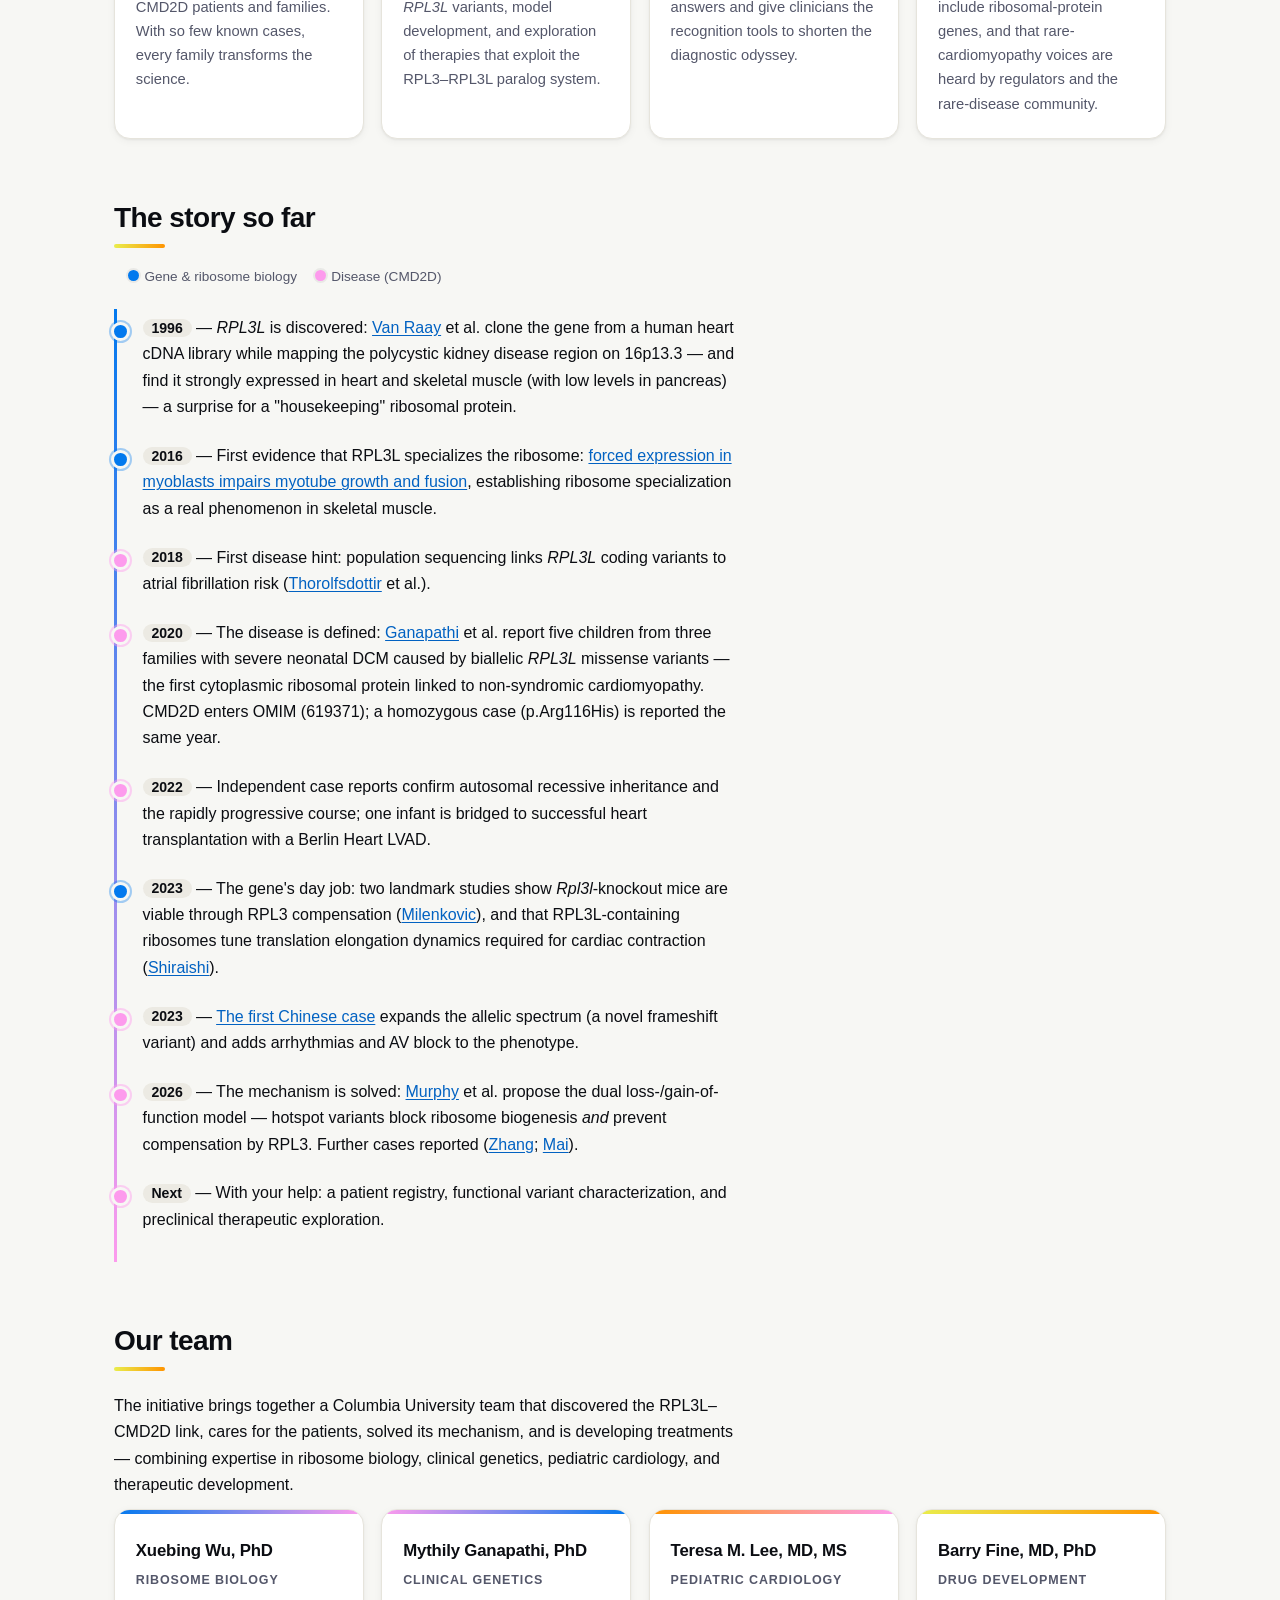
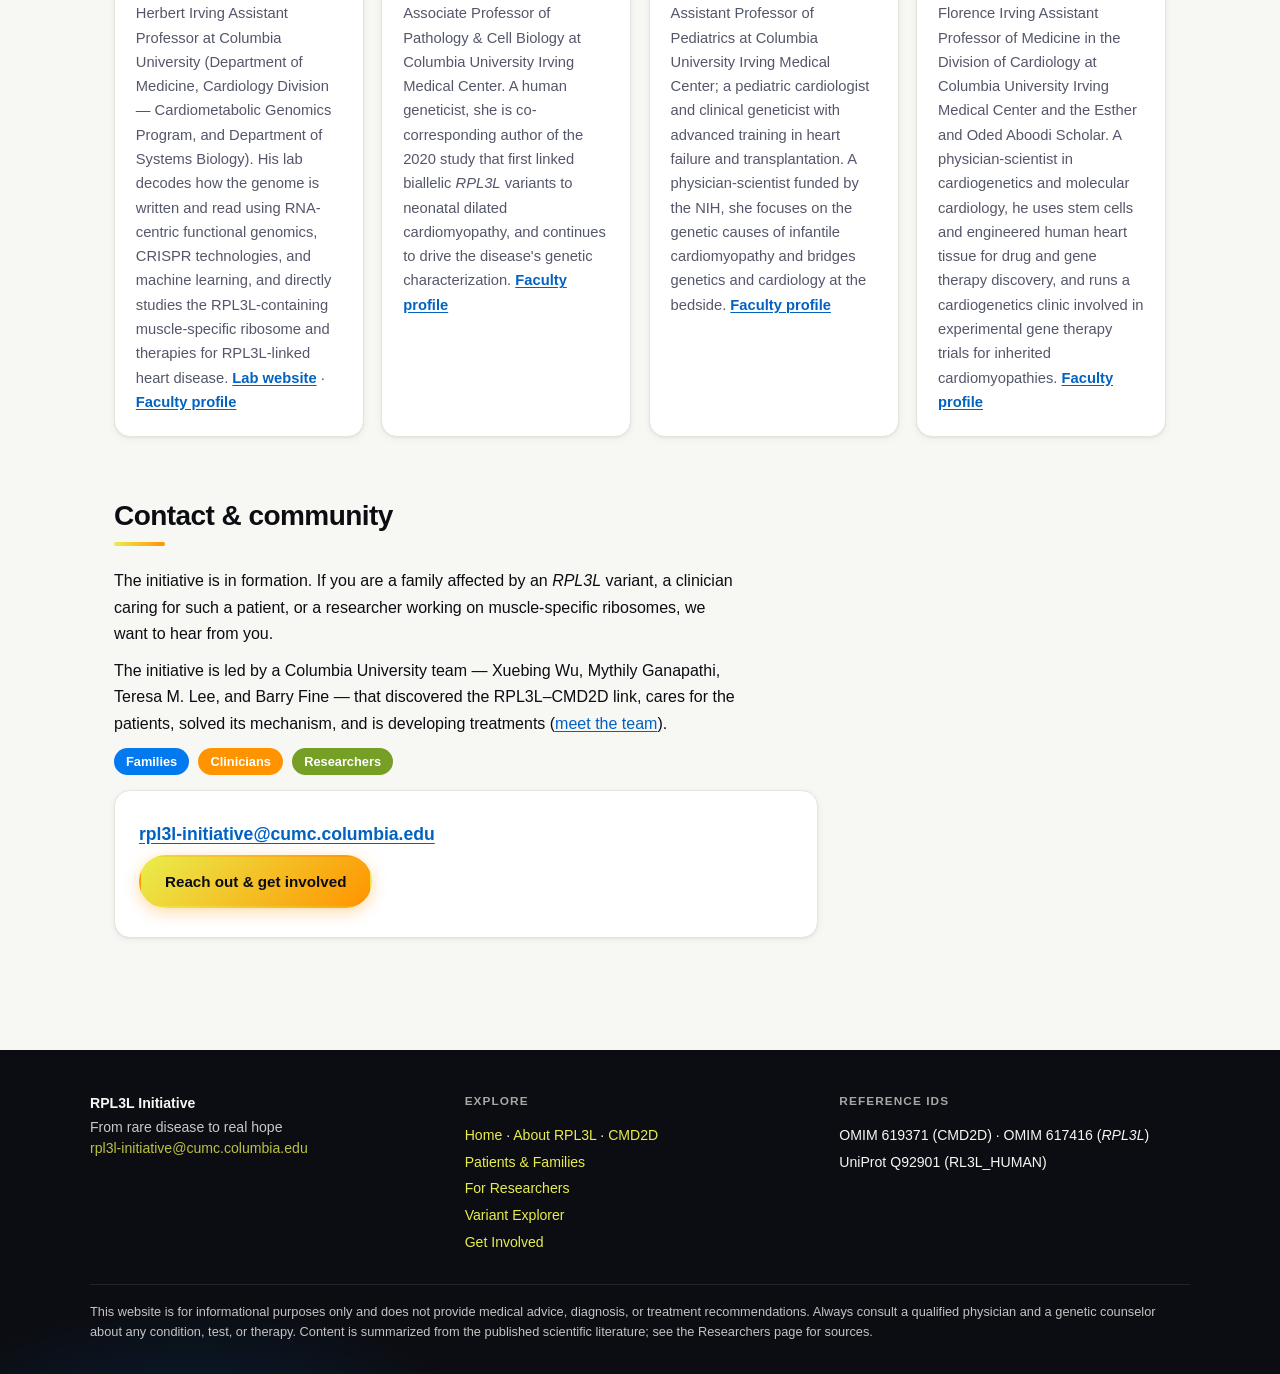
==== commit f702efe9: "Add files via upload" ====
--- a/index.html
+++ b/index.html
@@ -5,16 +5,25 @@
 <meta name="viewport" content="width=device-width, initial-scale=1">
 <title>RPL3L Initiative | RPL3L Gene | CMD2D | Dilated Cardiomyopathy 2D</title>
 <meta name="description" content="RPL3L causes CMD2D (OMIM 619371), a rare autosomal recessive neonatal dilated cardiomyopathy. Learn about the gene, the disease, affected families, and research.">
+<link rel="canonical" href="https://rpl3l.org/">
+<meta name="theme-color" content="#0b0d12">
+<meta property="og:type" content="website">
+<meta property="og:site_name" content="RPL3L Initiative">
+<meta property="og:url" content="https://rpl3l.org/">
 <meta property="og:title" content="RPL3L Initiative | RPL3L Gene | CMD2D | Dilated Cardiomyopathy 2D">
 <meta property="og:description" content="From rare disease to real hope — research, resources, and support for families affected by RPL3L-related dilated cardiomyopathy (CMD2D).">
+<meta name="twitter:card" content="summary">
 <link rel="stylesheet" href="assets/styles.css">
 <link rel="icon" type="image/svg+xml" href="assets/logo.svg">
+<script type="application/ld+json">{"@context": "https://schema.org", "@graph": [{"@type": "Organization", "@id": "https://rpl3l.org/#org", "name": "RPL3L Initiative", "url": "https://rpl3l.org/", "logo": "https://rpl3l.org/assets/logo.svg", "email": "rpl3l-initiative@cumc.columbia.edu", "description": "Connecting families, researchers, and clinicians around the RPL3L gene and CMD2D (dilated cardiomyopathy type 2D)."}, {"@type": "WebSite", "@id": "https://rpl3l.org/#site", "url": "https://rpl3l.org/", "name": "RPL3L Initiative", "publisher": {"@id": "https://rpl3l.org/#org"}}]}</script>
+<script src="assets/site.js" defer></script>
 </head>
 <body>
+<a class="skip-link" href="#main">Skip to main content</a>
 
 <header class="site">
   <div class="navwrap">
-    <a class="brand" href="index.html">
+    <a class="brand" href="index.html" aria-label="RPL3L Initiative — home">
       <svg class="mark" viewBox="0 0 40 40" aria-hidden="true" focusable="false">
         <defs>
           <linearGradient id="heartGrad" x1="0" y1="0" x2="1" y2="1">
@@ -29,15 +38,10 @@
       </svg>
       <span class="name">RPL3L Initiative<small>From rare disease to real hope</small></span>
     </a>
-    <nav class="main" aria-label="Main navigation">
+    <button class="nav-toggle" type="button" aria-expanded="false" aria-controls="site-nav">Menu</button>
+    <nav class="main" id="site-nav" aria-label="Main navigation">
       <ul>
-        <li><a href="index.html" class="active">Home</a></li>
-        <li><a href="about.html">About RPL3L</a></li>
-        <li><a href="cmd2d.html">CMD2D Disease</a></li>
-        <li><a href="patients.html">Patients &amp; Families</a></li>
-        <li><a href="research.html">For Researchers</a></li>
-        <li><a href="explorer.html">Variant Explorer</a></li>
-        <li><a href="support.html">Get Involved</a></li>
+        <li><a href="index.html" aria-current="page">Home</a></li><li><a href="about.html">About RPL3L</a></li><li><a href="cmd2d.html">CMD2D Disease</a></li><li><a href="patients.html">Patients &amp; Families</a></li><li><a href="research.html">For Researchers</a></li><li><a href="explorer.html">Variant Explorer</a></li><li><a href="support.html">Get Involved</a></li>
       </ul>
     </nav>
   </div>
@@ -58,12 +62,13 @@
     </p>
     <div class="btnrow">
       <a class="btn primary" href="patients.html">I'm a parent or patient</a>
-      <a class="btn ghost" href="research.html">I'm a researcher</a>
+      <a class="btn ghost" href="cmd2d.html">I'm a clinician</a>
+<a class="btn ghost" href="research.html">I'm a researcher</a>
     </div>
   </div>
 </div>
 
-<main>
+<main id="main">
 
   <section>
     <h2>Start where you are</h2>
@@ -152,7 +157,7 @@
     <div class="cards">
       <div class="card c-blue">
         <h3>Xuebing Wu, PhD</h3>
-        <p style="margin:-0.35rem 0 0.7rem;font-size:0.85rem;font-weight:600;letter-spacing:0.04em;text-transform:uppercase;color:var(--muted,#666)">Ribosome biology</p>
+        <p class="role">Ribosome biology</p>
         <p>
           Herbert Irving Assistant Professor at Columbia University (Department of Medicine,
           Cardiology Division — Cardiometabolic Genomics Program, and Department of Systems Biology). His lab decodes how the
@@ -165,7 +170,7 @@
       </div>
       <div class="card c-pink">
         <h3>Mythily Ganapathi, PhD</h3>
-        <p style="margin:-0.35rem 0 0.7rem;font-size:0.85rem;font-weight:600;letter-spacing:0.04em;text-transform:uppercase;color:var(--muted,#666)">Clinical genetics</p>
+        <p class="role">Clinical genetics</p>
         <p>
           Associate Professor of Pathology &amp; Cell Biology at Columbia University Irving Medical Center.
           A human geneticist, she is co-corresponding author of the 2020 study that first linked biallelic
@@ -176,7 +181,7 @@
       </div>
       <div class="card c-orange">
         <h3>Teresa M. Lee, MD, MS</h3>
-        <p style="margin:-0.35rem 0 0.7rem;font-size:0.85rem;font-weight:600;letter-spacing:0.04em;text-transform:uppercase;color:var(--muted,#666)">Pediatric cardiology</p>
+        <p class="role">Pediatric cardiology</p>
         <p>
           Assistant Professor of Pediatrics at Columbia University Irving Medical Center; a pediatric
           cardiologist and clinical geneticist with advanced training in heart failure and transplantation. A physician-scientist funded by the
@@ -188,7 +193,7 @@
 
       <div class="card c-yellow">
         <h3>Barry Fine, MD, PhD</h3>
-        <p style="margin:-0.35rem 0 0.7rem;font-size:0.85rem;font-weight:600;letter-spacing:0.04em;text-transform:uppercase;color:var(--muted,#666)">Drug development</p>
+        <p class="role">Drug development</p>
         <p>
           Florence Irving Assistant Professor of Medicine in the Division of Cardiology at Columbia
           University Irving Medical Center and the Esther and Oded Aboodi Scholar. A physician-scientist in cardiogenetics
@@ -202,35 +207,41 @@
 
   <section>
     <h2>Contact &amp; community</h2>
-    <p>
-      The initiative is in formation. If you are a family affected by an <em>RPL3L</em> variant, a clinician
-      caring for such a patient, or a researcher working on muscle-specific ribosomes, we want to hear from you.
-    <p>
-      The initiative is led by a Columbia University team — Xuebing Wu, Mythily Ganapathi, Teresa M. Lee,
-      and Barry Fine — that discovered the RPL3L–CMD2D link, cares for the patients, solved its mechanism,
-      and is developing treatments (<a href="#team">meet the team</a>).
-    </p>
-    </p>
-    <p><span class="pill b">Families</span> <span class="pill o">Clinicians</span> <span class="pill g">Researchers</span></p>
-    <p><a class="btn primary" href="support.html">Reach out &amp; get involved</a></p>
-  </section>
+<p>
+The initiative is in formation. If you are a family affected by an <em>RPL3L</em> variant, a clinician
+caring for such a patient, or a researcher working on muscle-specific ribosomes, we want to hear from you.
+</p>
+<p>
+The initiative is led by a Columbia University team — Xuebing Wu, Mythily Ganapathi, Teresa M. Lee,
+and Barry Fine — that discovered the RPL3L–CMD2D link, cares for the patients, solved its mechanism,
+and is developing treatments (<a href="#team">meet the team</a>).
+</p>
+<p><span class="pill b">Families</span> <span class="pill o">Clinicians</span> <span class="pill g">Researchers</span></p>
+<div class="contact-box">
+<p class="email"><a href="mailto:rpl3l-initiative@cumc.columbia.edu">rpl3l-initiative@cumc.columbia.edu</a></p>
+<p><a class="btn primary" href="support.html">Reach out &amp; get involved</a></p>
+</div>
+</section>
 
 </main>
 
 <footer class="site">
   <div class="inner">
     <div>
-      <strong>RPL3L Initiative</strong><br>
-      From rare disease to real hope<br>
-      <a href="index.html">Home</a> · <a href="about.html">About RPL3L</a> · <a href="cmd2d.html">CMD2D</a>
+      <strong>RPL3L Initiative</strong>
+      <div class="tagline">From rare disease to real hope</div>
+      <div class="tagline"><a href="mailto:rpl3l-initiative@cumc.columbia.edu">rpl3l-initiative@cumc.columbia.edu</a></div>
     </div>
     <div>
+      <h4>Explore</h4>
+      <a href="index.html">Home</a> · <a href="about.html">About RPL3L</a> · <a href="cmd2d.html">CMD2D</a><br>
       <a href="patients.html">Patients &amp; Families</a><br>
       <a href="research.html">For Researchers</a><br>
       <a href="explorer.html">Variant Explorer</a><br>
       <a href="support.html">Get Involved</a>
     </div>
     <div>
+      <h4>Reference IDs</h4>
       OMIM 619371 (CMD2D) · OMIM 617416 (<em>RPL3L</em>)<br>
       UniProt Q92901 (RL3L_HUMAN)
     </div>
--- a/assets/styles.css
+++ b/assets/styles.css
@@ -9,12 +9,16 @@
   --green: #75a025;
   --pink: #fd9bed;
   --blue: #0279ee;
-  --muted: #5c5f6a;
+  --muted: #54576a;
   --line: #e6e4dc;
   --radius: 16px;
   --shadow-sm: 0 1px 2px rgba(11, 13, 18, 0.05), 0 2px 8px rgba(11, 13, 18, 0.05);
   --shadow-md: 0 4px 12px rgba(11, 13, 18, 0.07), 0 12px 32px rgba(11, 13, 18, 0.09);
   --maxw: 1100px;
+  --border: #e6e4dc;
+  --surface: #ffffff;
+  --measure: 70ch;
+  --blue-ink: #0262c2;
 }
 
 * { box-sizing: border-box; }
@@ -34,7 +38,7 @@
 
 /* ---------- Header / nav ---------- */
 header.site {
-  background: rgba(11, 13, 18, 0.82);
+  background: rgba(11, 13, 18, 0.96);
   color: var(--paper);
   position: sticky;
   top: 0;
@@ -50,26 +54,26 @@
   display: flex;
   align-items: center;
   justify-content: space-between;
-  flex-wrap: wrap;
+  flex-wrap: nowrap;
   gap: 0.25rem 1rem;
 }
 .brand {
   display: flex;
   align-items: center;
   gap: 0.7rem;
-  padding: 0.7rem 0;
+  padding: 0.6rem 0;
   text-decoration: none;
   color: var(--paper);
 }
 .brand .mark {
-  width: 76px; height: 76px;
+  width: 46px; height: 46px;
   flex: none;
   filter: drop-shadow(0 2px 6px rgba(253, 155, 237, 0.35));
   transition: transform 0.25s ease;
 }
 .brand:hover .mark { transform: scale(1.06) rotate(-3deg); }
-.brand .name { font-weight: 700; letter-spacing: -0.01em; font-size: 2.04rem; }
-.brand .name small { display: block; font-weight: 400; font-size: 1.44rem; opacity: 0.65; letter-spacing: 0.01em; }
+.brand .name { font-weight: 700; letter-spacing: -0.01em; font-size: 1.15rem; line-height: 1.2; }
+.brand .name small { display: block; font-weight: 400; font-size: 0.78rem; opacity: 0.75; margin-top: 0.1rem; letter-spacing: 0.01em; }
 nav.main ul {
   list-style: none;
   display: flex;
@@ -79,16 +83,17 @@
 }
 nav.main a {
   display: block;
-  padding: 0.55rem 0.85rem;
-  color: rgba(250, 249, 243, 0.85);
+  padding: 0.5rem 0.62rem;
+  color: rgba(250, 249, 243, 0.88);
   text-decoration: none;
-  font-size: 0.9rem;
+  font-size: 0.86rem;
+  white-space: nowrap;
   font-weight: 500;
   border-radius: 999px;
   transition: color 0.15s ease, background 0.15s ease;
 }
 nav.main a:hover { color: #fff; background: rgba(255, 255, 255, 0.1); }
-nav.main a.active {
+nav.main a.active, nav.main a[aria-current="page"] {
   background: linear-gradient(135deg, var(--blue), #4fb3e8);
   color: #fff;
   box-shadow: 0 2px 10px rgba(2, 121, 238, 0.4);
@@ -170,7 +175,8 @@
 }
 h3 { font-size: 1.15rem; margin: 1.6rem 0 0.4rem; letter-spacing: -0.01em; }
 p { margin: 0.65rem 0; }
-a { color: var(--blue); }
+a { color: var(--blue-ink); text-underline-offset: 0.15em; }
+a:hover { color: var(--blue); }
 code {
   background: var(--paper-alt);
   padding: 0.12em 0.4em;
@@ -387,8 +393,8 @@
   margin: 1.75rem auto 0;
   padding-top: 1.1rem;
   border-top: 1px solid rgba(255, 255, 255, 0.12);
-  opacity: 0.6;
-  font-size: 0.78rem;
+  opacity: 0.78;
+  font-size: 0.8rem;
   line-height: 1.55;
 }
 
@@ -417,3 +423,115 @@
   html { scroll-behavior: auto; }
   *, *::before, *::after { transition: none !important; }
 }
+
+
+/* ================= Professional refinements ================= */
+.skip-link {
+  position: absolute; left: 1rem; top: -4rem; z-index: 100;
+  background: var(--yellow); color: var(--ink); padding: 0.6rem 1rem;
+  border-radius: 0 0 10px 10px; font-weight: 600; text-decoration: none;
+}
+.skip-link:focus { top: 0; }
+
+/* readable line length for running text */
+main section > p, main section > .callout p, main section > ul, main section > ol, details p { max-width: var(--measure); }
+main section > .table-scroll, main section > .cards, main section > .facts, main section > figure { max-width: none; }
+main ul, main ol { padding-left: 1.3rem; }
+main li { margin: 0.3rem 0; }
+
+h1.page-title {
+  font-size: clamp(1.9rem, 3.6vw, 2.5rem);
+  letter-spacing: -0.025em; line-height: 1.15; margin: 0 0 0.9rem;
+  display: block; padding-bottom: 0.6rem; position: relative; font-weight: 800;
+}
+h1.page-title::after {
+  content: ""; position: absolute; left: 0; bottom: 0; width: 3.6rem; height: 4px; border-radius: 4px;
+  background: linear-gradient(90deg, var(--yellow), var(--orange));
+}
+
+/* mobile nav toggle */
+.nav-toggle {
+  display: none; background: transparent; color: var(--paper);
+  border: 1px solid rgba(255,255,255,0.35); border-radius: 999px;
+  padding: 0.45rem 0.95rem; font: inherit; font-size: 0.9rem; font-weight: 600; cursor: pointer;
+}
+.nav-toggle:hover { background: rgba(255,255,255,0.1); }
+
+/* role / eyebrow label on team cards (replaces inline styles) */
+.card .role {
+  margin: -0.15rem 0 0.7rem; font-size: 0.78rem; font-weight: 700;
+  letter-spacing: 0.07em; text-transform: uppercase; color: var(--muted);
+}
+.card p a { font-weight: 600; }
+a.card h3::after { content: " \2192"; opacity: 0; transition: opacity .15s, margin .15s; margin-left: 0; }
+a.card:hover h3::after { opacity: 1; margin-left: 0.2rem; }
+
+.btn { min-height: 44px; display: inline-flex; align-items: center; }
+.btn.light { background: var(--card); color: var(--ink); border-color: var(--line); box-shadow: var(--shadow-sm); }
+.btn.light:hover { border-color: var(--blue); }
+
+/* contact block */
+.contact-box {
+  background: var(--card); border: 1px solid var(--line); border-radius: var(--radius);
+  padding: 1.4rem 1.5rem; box-shadow: var(--shadow-sm); max-width: 44rem;
+}
+.contact-box p { margin: 0.4rem 0; }
+.contact-box .email { font-size: 1.1rem; font-weight: 700; word-break: break-all; }
+
+/* figures & small print (replaces inline styles) */
+figure.figure { margin: 1.5rem 0; }
+figure.figure img { width: 100%; height: auto; border: 1px solid var(--line); border-radius: 12px; background: #fff; }
+figure.figure figcaption, .fine { font-size: 0.85rem; color: var(--muted); margin-top: 0.5rem; }
+.fine { max-width: none !important; }
+
+/* tables */
+table.data th { white-space: nowrap; }
+table.data tbody tr:nth-child(even) td { background: #fcfbf8; }
+
+/* footer */
+footer.site h4 {
+  margin: 0 0 0.6rem; font-size: 0.74rem; letter-spacing: 0.09em; text-transform: uppercase;
+  color: rgba(250,249,243,0.65); font-weight: 700;
+}
+footer.site .inner > div { line-height: 1.9; }
+footer.site .tagline { opacity: 0.8; line-height: 1.5; }
+
+/* hero polish */
+.hero { padding: 4.5rem 0 5rem; }
+.hero .inner { padding: 0 1.5rem; }
+.hero p.lede { line-height: 1.6; }
+.hero .btnrow { margin-top: 0.25rem; }
+
+@media (max-width: 1000px) {
+  .js .nav-toggle { display: inline-flex; }
+  .navwrap { flex-wrap: wrap; }
+  nav.main { width: 100%; padding-bottom: 0.75rem; }
+  .js nav.main { display: none; }
+  .js nav.main.open { display: block; }
+  nav.main ul { flex-direction: column; gap: 0.1rem; }
+  nav.main a { padding: 0.7rem 0.9rem; border-radius: 10px; }
+  .brand .name small { display: none; }
+}
+@media (max-width: 600px) {
+  main { padding: 2rem 1.1rem 2.5rem; }
+  .hero { padding: 3rem 0 3.5rem; }
+  .hero .inner { padding: 0 1.1rem; }
+  h2 { font-size: 1.5rem; }
+  .facts { padding: 1.3rem; }
+  .btnrow .btn { width: 100%; justify-content: center; }
+}
+
+@media print {
+  header.site, footer.site .inner, .nav-toggle, .skip-link, .btnrow { display: none !important; }
+  body { background: #fff; font-size: 11pt; }
+  .hero { background: none; color: #000; padding: 0 0 1rem; }
+  .hero::before { display: none; }
+  .hero h1 .accent { color: #000; -webkit-text-fill-color: #000; }
+  .card, .callout, details { box-shadow: none; break-inside: avoid; }
+  a { color: #000; }
+  main a[href^="http"]::after { content: " (" attr(href) ")"; font-size: 0.8em; word-break: break-all; }
+  .disclaimer { color: #000; opacity: 1; border-top: 1px solid #999; }
+  footer.site { background: none; color: #000; }
+}
+
+.callout { max-width: calc(var(--measure) + 3rem); }
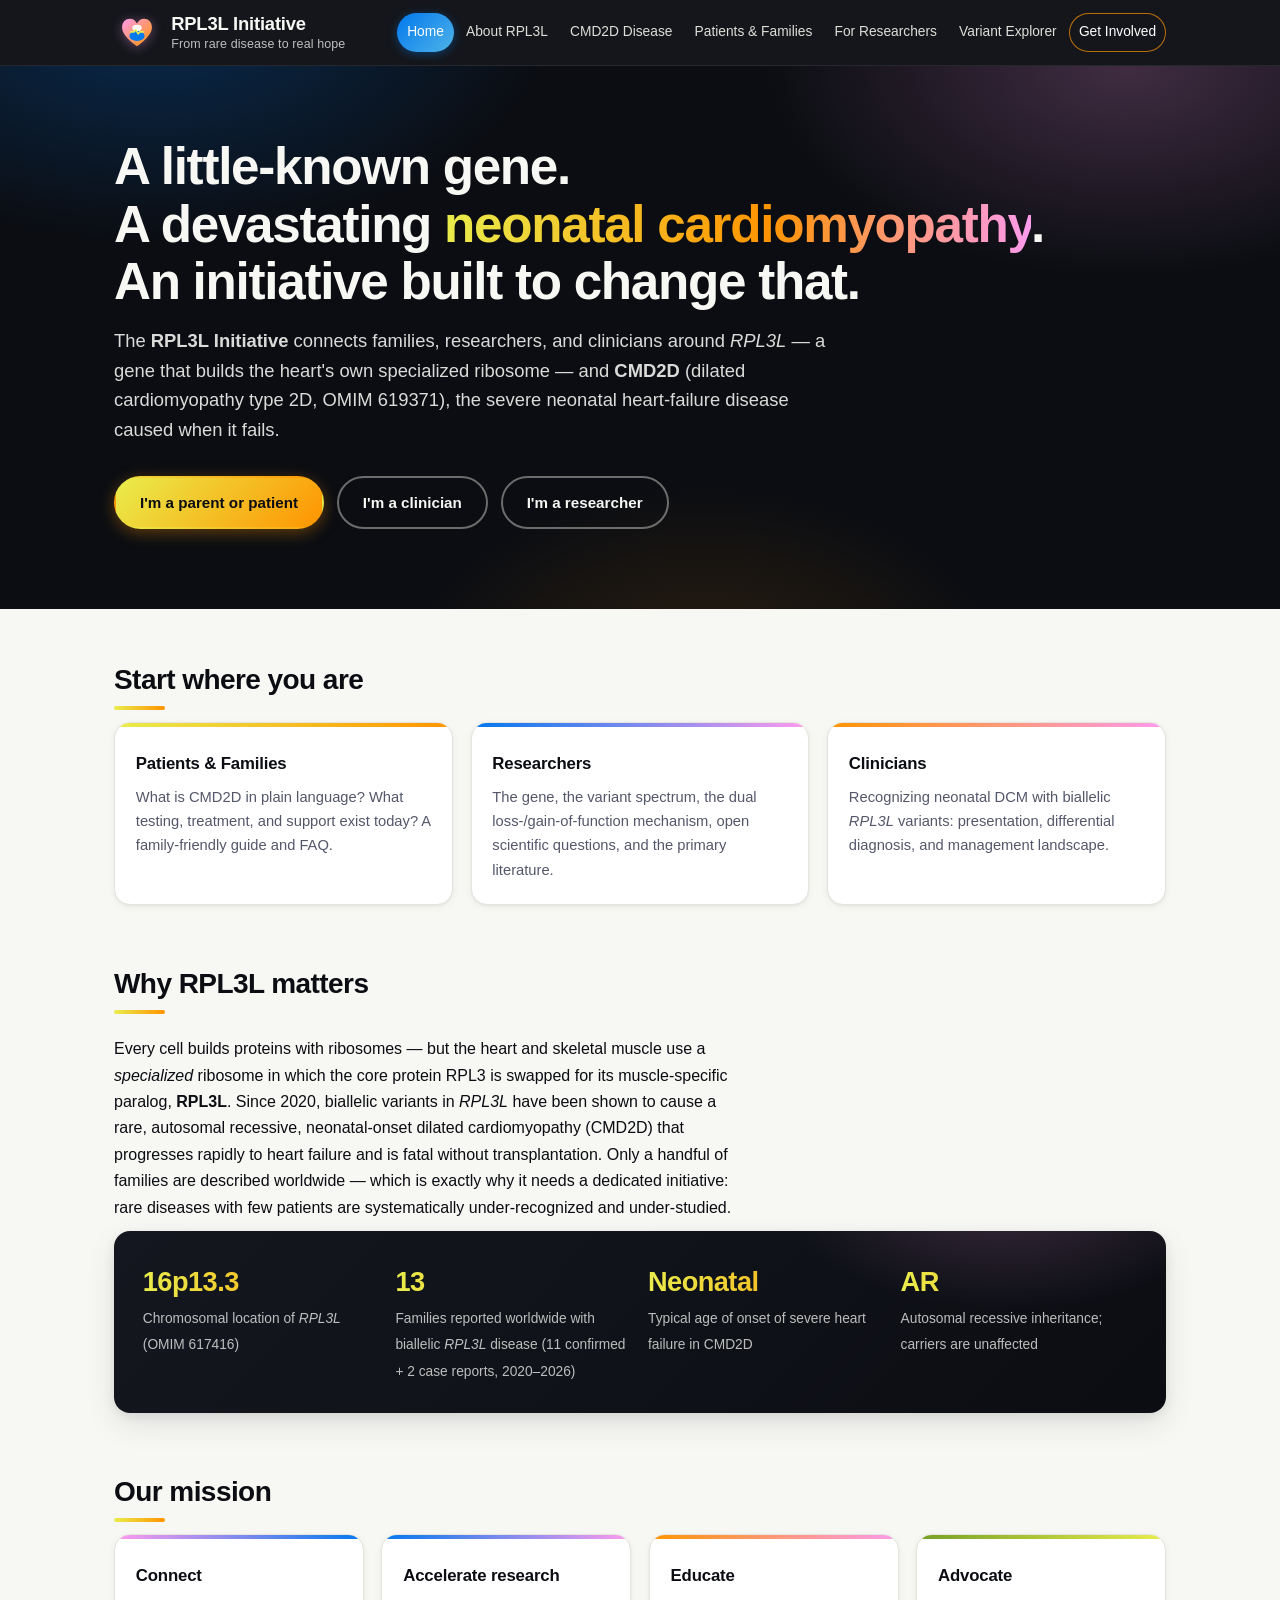
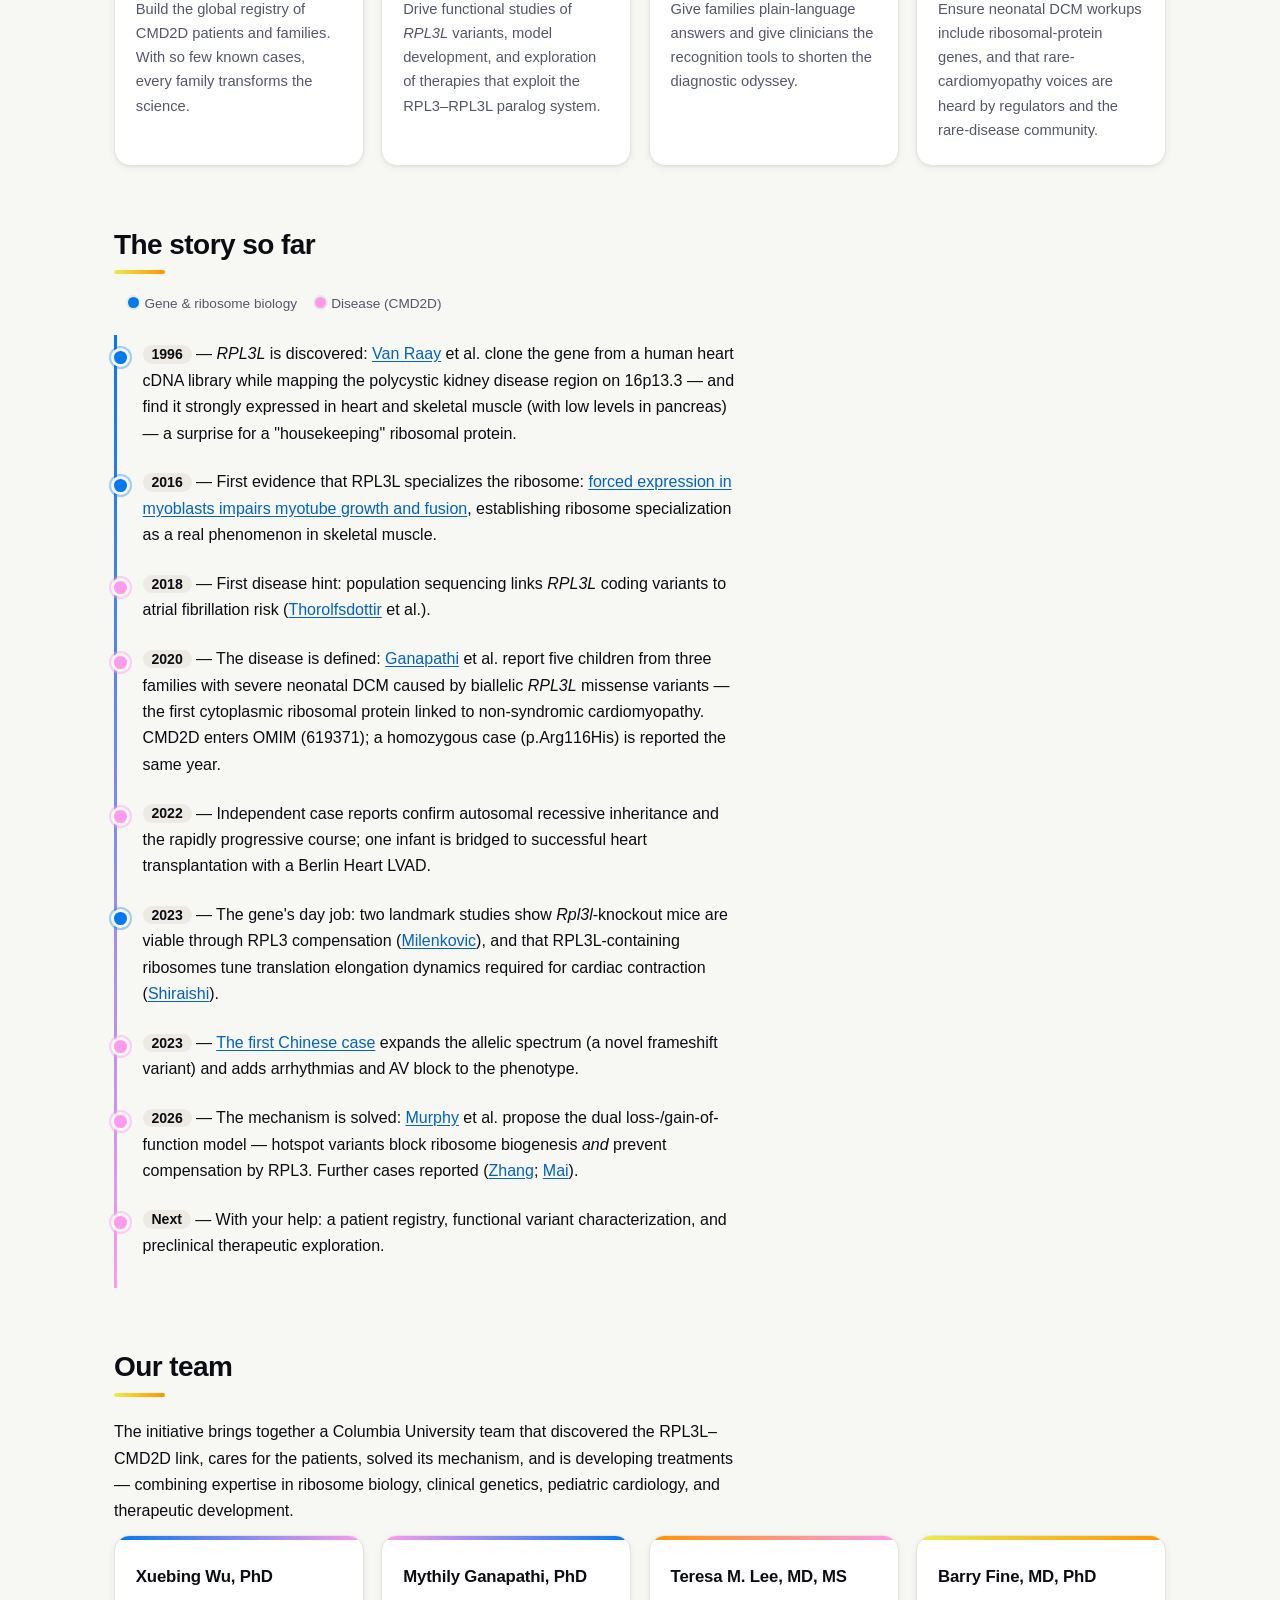
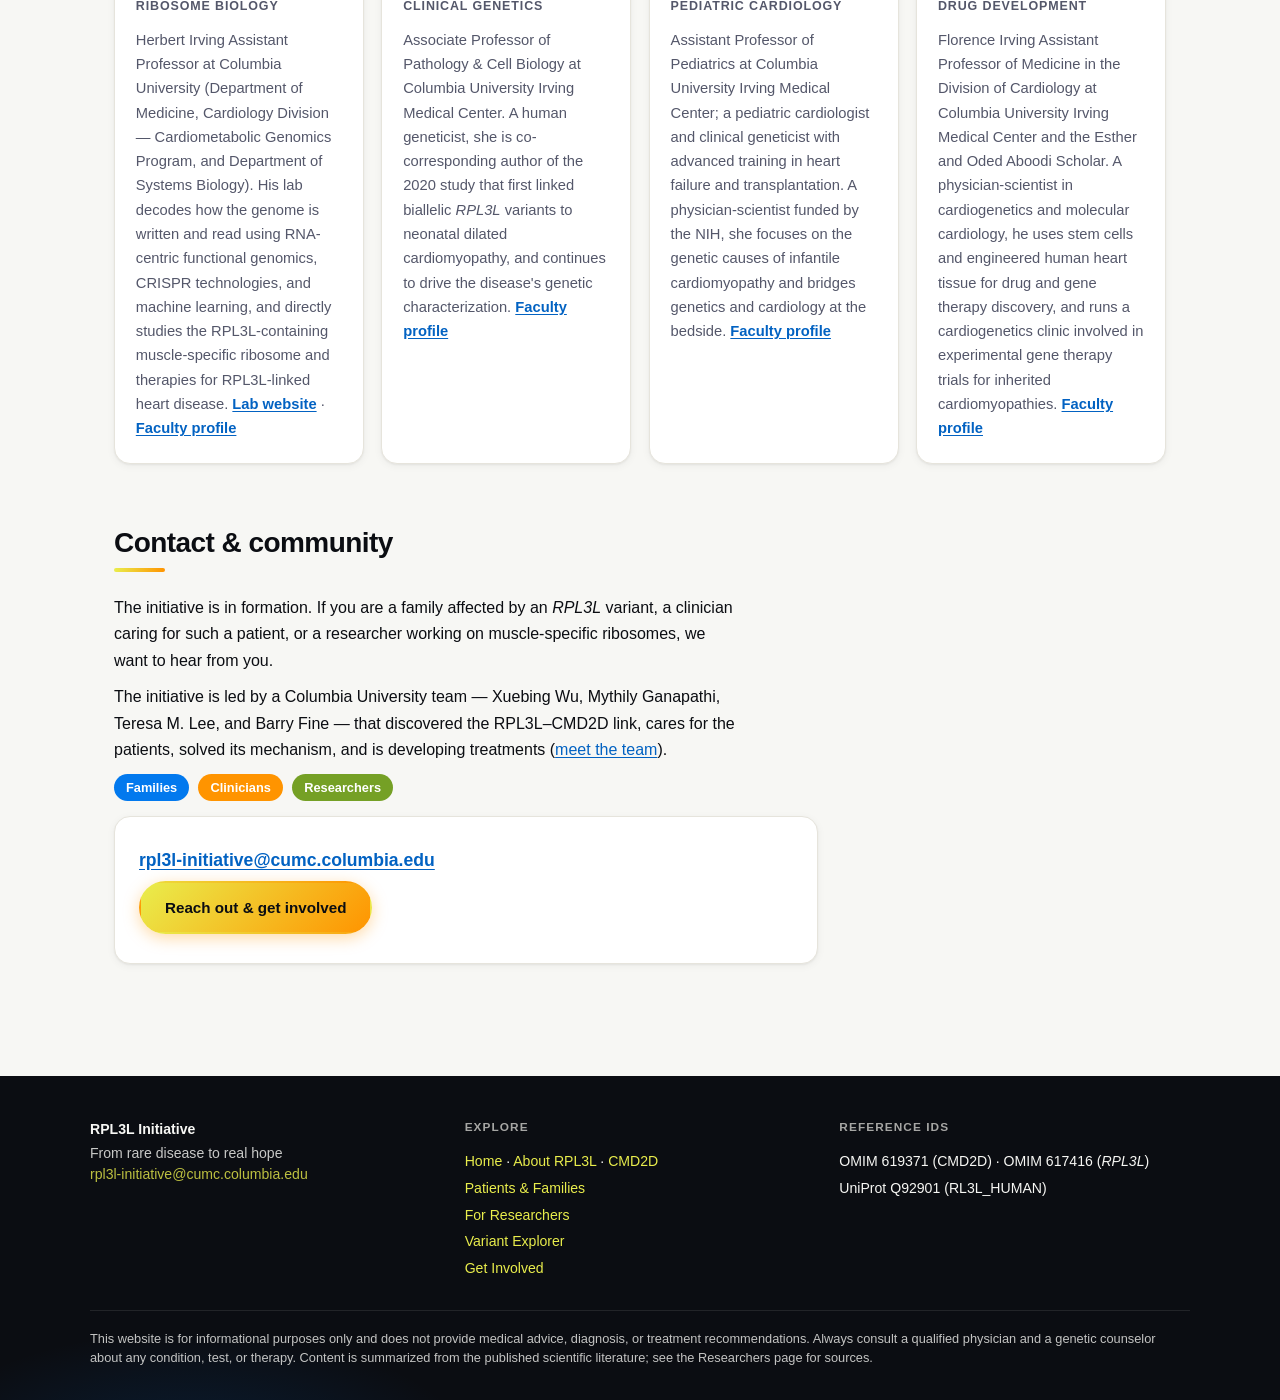
==== commit 4358ef07: "Fix explorer gnomAD frequencies, nav wrap, case counts; add Donors tab - Explorer: recompute AF from" ====
--- a/index.html
+++ b/index.html
@@ -100,7 +100,7 @@
     </p>
     <div class="facts">
       <div class="fact"><b>16p13.3</b><span>Chromosomal location of <em>RPL3L</em> (OMIM 617416)</span></div>
-      <div class="fact"><b>11+</b><span>Families reported worldwide with biallelic <em>RPL3L</em> disease (2020–2026)</span></div>
+      <div class="fact"><b>13</b><span>Families reported worldwide with biallelic <em>RPL3L</em> disease (11 confirmed + 2 case reports, 2020–2026)</span></div>
       <div class="fact"><b>Neonatal</b><span>Typical age of onset of severe heart failure in CMD2D</span></div>
       <div class="fact"><b>AR</b><span>Autosomal recessive inheritance; carriers are unaffected</span></div>
     </div>
--- a/assets/styles.css
+++ b/assets/styles.css
@@ -93,6 +93,9 @@
   transition: color 0.15s ease, background 0.15s ease;
 }
 nav.main a:hover { color: #fff; background: rgba(255, 255, 255, 0.1); }
+/* "Get Involved" is the primary call to action */
+nav.main li:last-child a:not([aria-current="page"]) { box-shadow: inset 0 0 0 1px rgba(255, 148, 0, 0.7); color: #fff; }
+nav.main li:last-child a:not([aria-current="page"]):hover { background: rgba(255, 148, 0, 0.18); }
 nav.main a.active, nav.main a[aria-current="page"] {
   background: linear-gradient(135deg, var(--blue), #4fb3e8);
   color: #fff;
@@ -502,7 +505,7 @@
 .hero p.lede { line-height: 1.6; }
 .hero .btnrow { margin-top: 0.25rem; }
 
-@media (max-width: 1000px) {
+@media (max-width: 1100px) {
   .js .nav-toggle { display: inline-flex; }
   .navwrap { flex-wrap: wrap; }
   nav.main { width: 100%; padding-bottom: 0.75rem; }
@@ -535,3 +538,28 @@
 }
 
 .callout { max-width: calc(var(--measure) + 3rem); }
+
+/* ---------- Tabs (Get Involved) ---------- */
+.tabs:not(.tabs-on) .tabpanel { margin-bottom: 1rem; }
+.tablist { display: flex; flex-wrap: wrap; gap: 0.4rem; margin: 0 0 1rem; }
+.tablist[hidden] { display: none; }
+.tablist [role="tab"] {
+  font: inherit; font-size: 0.95rem; font-weight: 600;
+  padding: 0.6rem 1.15rem; min-height: 44px;
+  border-radius: 999px; border: 1px solid var(--border, #ddd);
+  background: var(--card); color: inherit; cursor: pointer;
+  transition: background 0.15s ease, color 0.15s ease, box-shadow 0.15s ease;
+}
+.tablist [role="tab"]:hover { border-color: var(--blue); }
+.tablist [role="tab"][aria-selected="true"] {
+  background: linear-gradient(135deg, var(--blue), #4fb3e8);
+  border-color: transparent; color: #fff;
+  box-shadow: 0 2px 10px rgba(2, 121, 238, 0.35);
+}
+.tablist [role="tab"]:focus-visible { outline: 3px solid var(--orange); outline-offset: 2px; }
+.tabpanel:hover { transform: none; }
+.tabpanel p + p, .tabpanel ul { margin-top: 0.75rem; }
+.tabpanel ul { font-size: 0.92rem; color: var(--muted); padding-left: 1.2rem; }
+.tabpanel ul li { margin-bottom: 0.3rem; }
+.tabpanel .tab-cta { margin-top: 1.1rem; }
+.tabpanel[hidden] { display: none; }
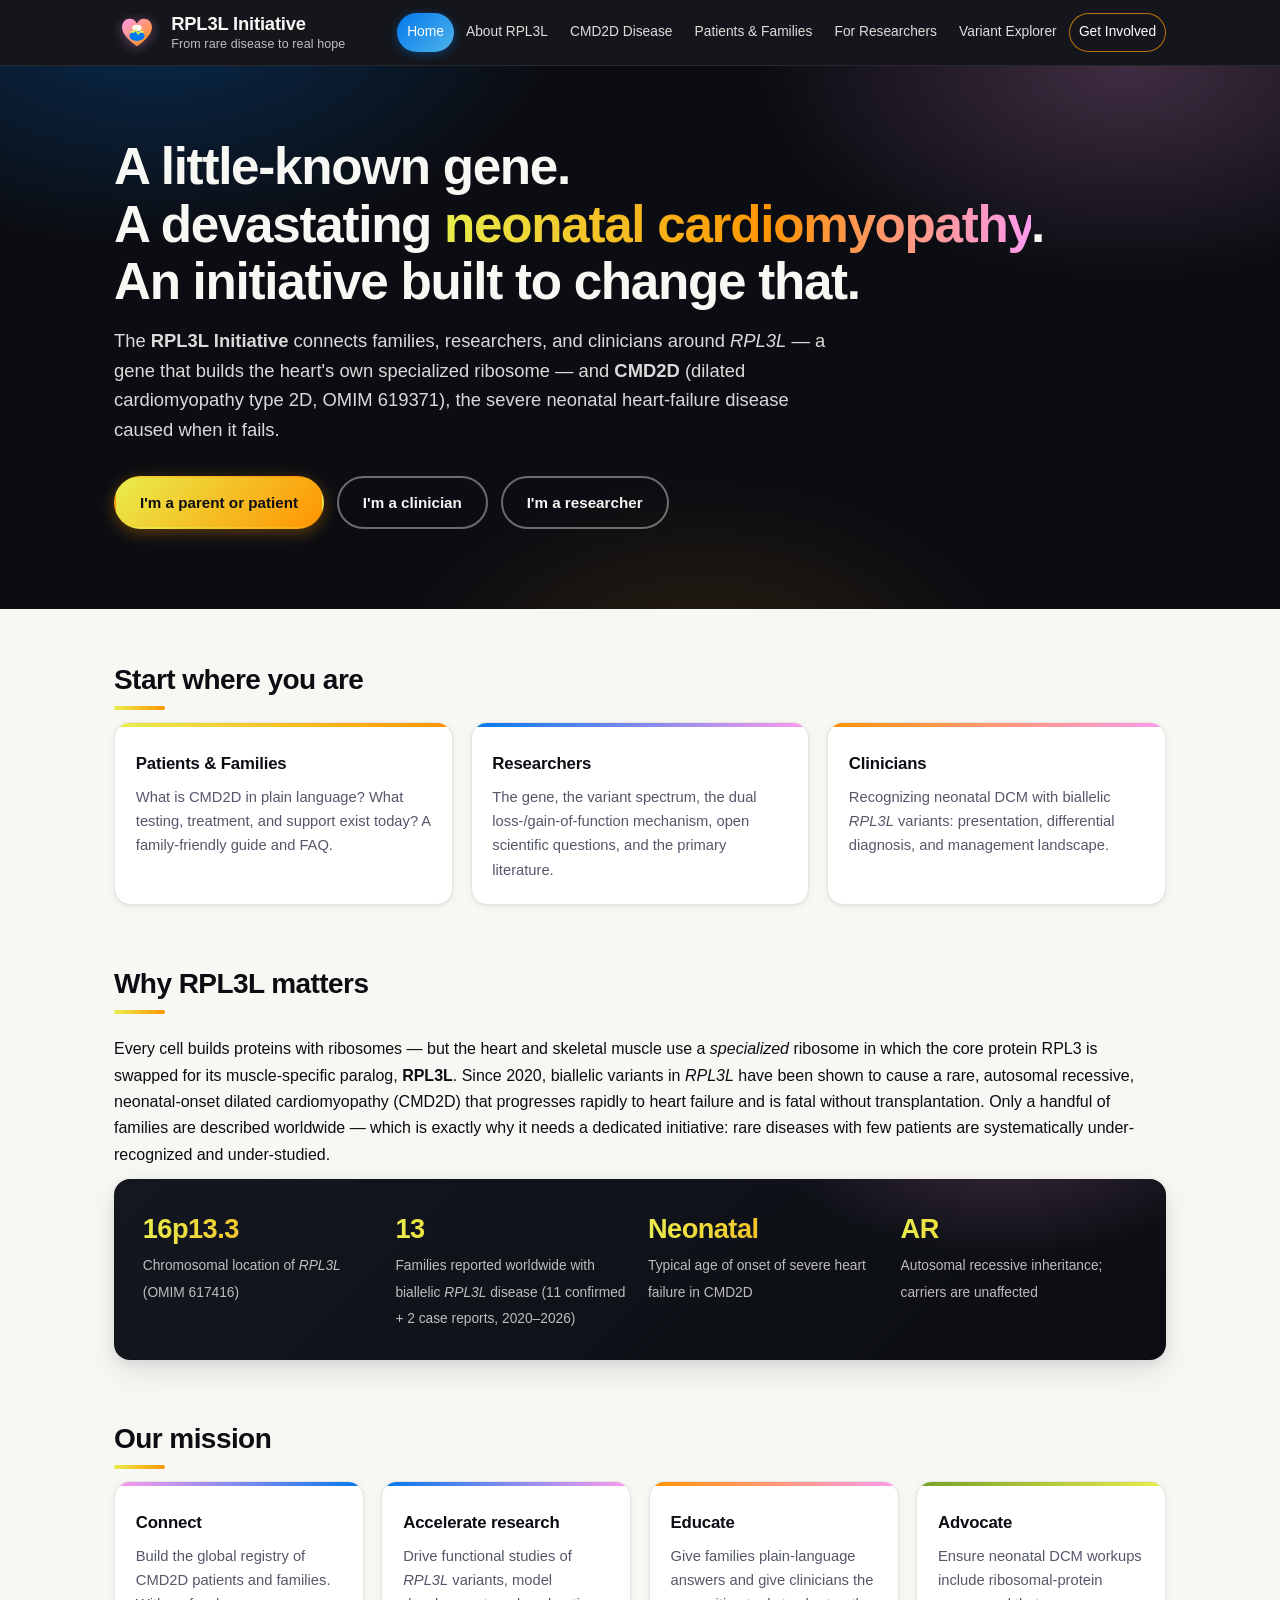
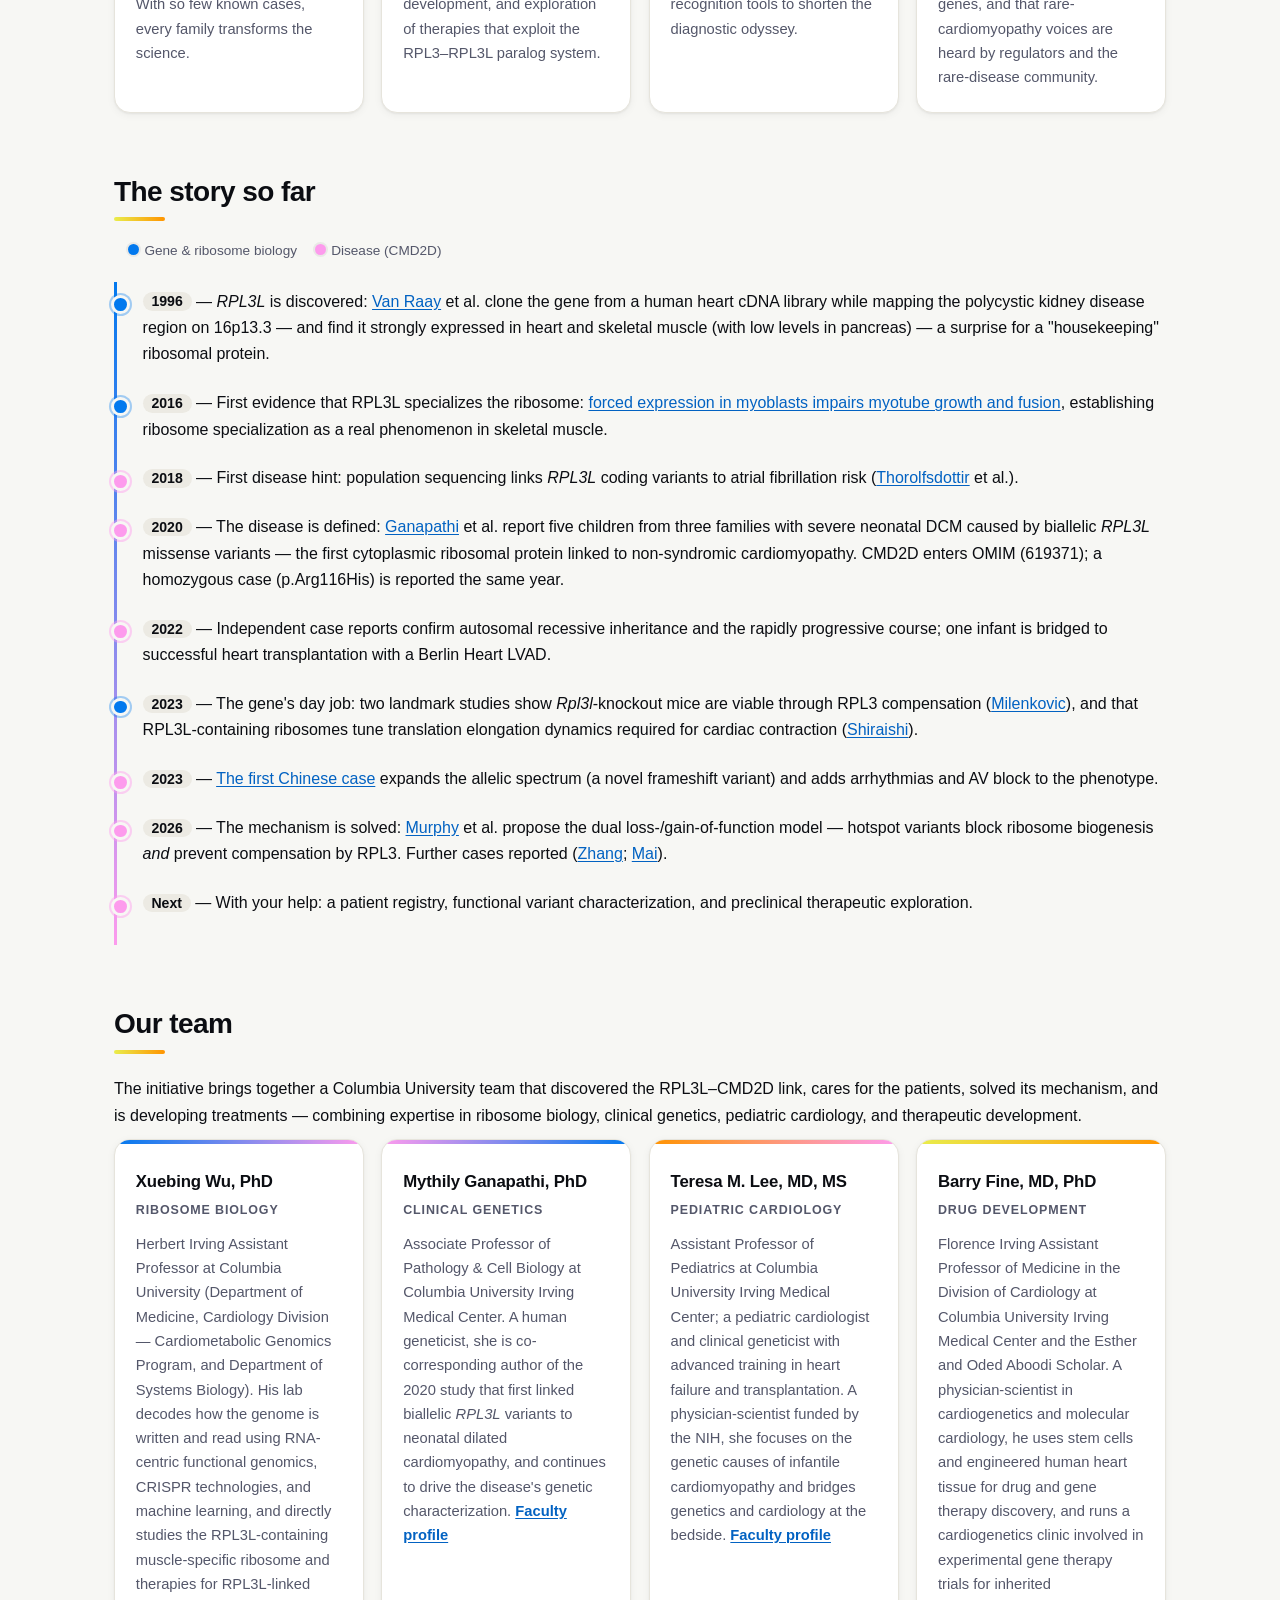
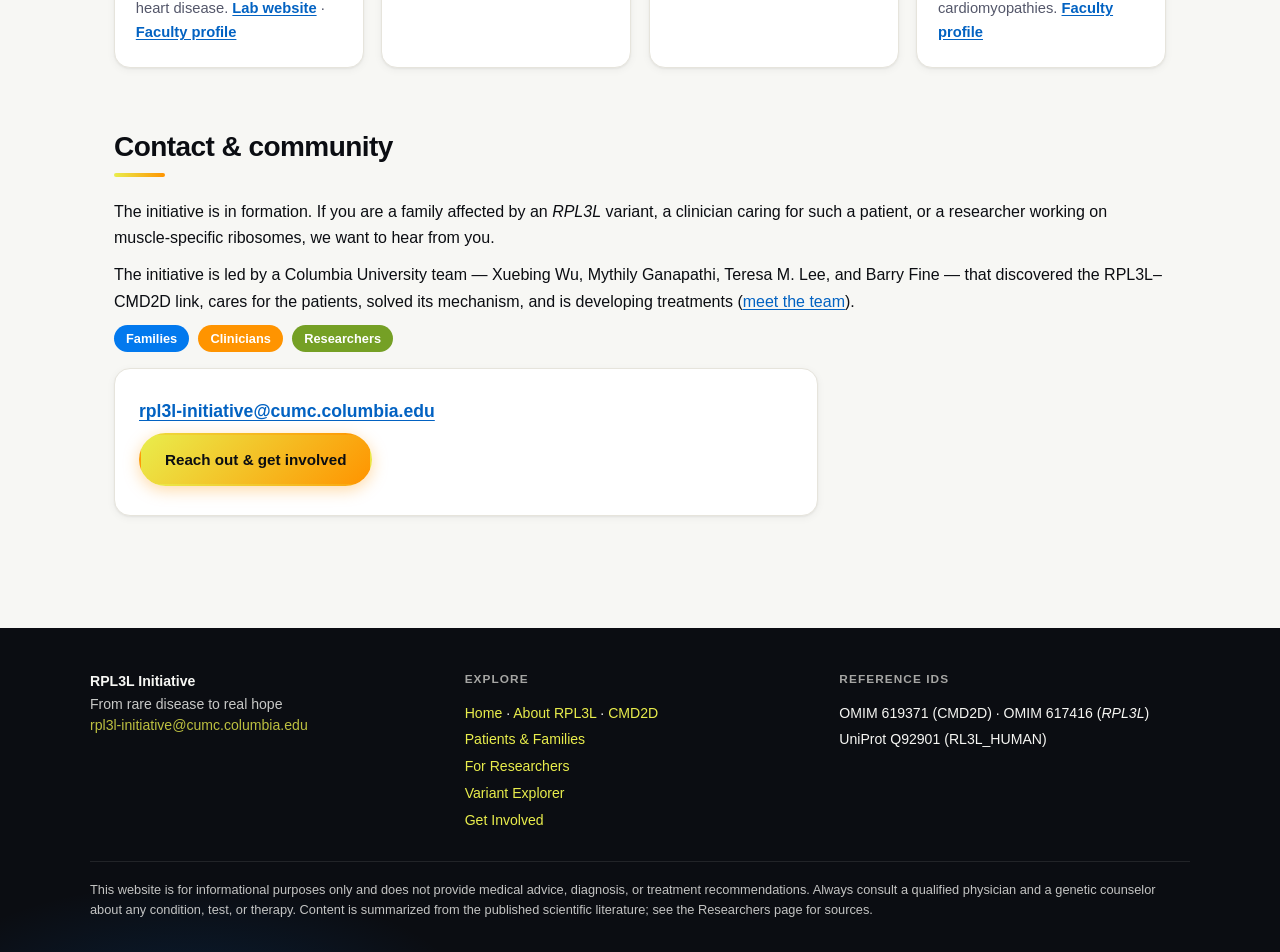
==== commit b7cf5059: "Add version query to CSS/JS links to bust browser cache Co-Authored-By: Claude Opus 5.5 <noreply@ant" ====
--- a/index.html
+++ b/index.html
@@ -13,10 +13,10 @@
 <meta property="og:title" content="RPL3L Initiative | RPL3L Gene | CMD2D | Dilated Cardiomyopathy 2D">
 <meta property="og:description" content="From rare disease to real hope — research, resources, and support for families affected by RPL3L-related dilated cardiomyopathy (CMD2D).">
 <meta name="twitter:card" content="summary">
-<link rel="stylesheet" href="assets/styles.css">
+<link rel="stylesheet" href="assets/styles.css?v=20261031b">
 <link rel="icon" type="image/svg+xml" href="assets/logo.svg">
 <script type="application/ld+json">{"@context": "https://schema.org", "@graph": [{"@type": "Organization", "@id": "https://rpl3l.org/#org", "name": "RPL3L Initiative", "url": "https://rpl3l.org/", "logo": "https://rpl3l.org/assets/logo.svg", "email": "rpl3l-initiative@cumc.columbia.edu", "description": "Connecting families, researchers, and clinicians around the RPL3L gene and CMD2D (dilated cardiomyopathy type 2D)."}, {"@type": "WebSite", "@id": "https://rpl3l.org/#site", "url": "https://rpl3l.org/", "name": "RPL3L Initiative", "publisher": {"@id": "https://rpl3l.org/#org"}}]}</script>
-<script src="assets/site.js" defer></script>
+<script src="assets/site.js?v=20261031b" defer></script>
 </head>
 <body>
 <a class="skip-link" href="#main">Skip to main content</a>
--- a/assets/styles.css
+++ b/assets/styles.css
@@ -17,7 +17,6 @@
   --maxw: 1100px;
   --border: #e6e4dc;
   --surface: #ffffff;
-  --measure: 70ch;
   --blue-ink: #0262c2;
 }
 
@@ -436,9 +435,7 @@
 }
 .skip-link:focus { top: 0; }
 
-/* readable line length for running text */
-main section > p, main section > .callout p, main section > ul, main section > ol, details p { max-width: var(--measure); }
-main section > .table-scroll, main section > .cards, main section > .facts, main section > figure { max-width: none; }
+/* running text spans the same width as tables, cards, and figures */
 main ul, main ol { padding-left: 1.3rem; }
 main li { margin: 0.3rem 0; }
 
@@ -537,7 +534,6 @@
   footer.site { background: none; color: #000; }
 }
 
-.callout { max-width: calc(var(--measure) + 3rem); }
 
 /* ---------- Tabs (Get Involved) ---------- */
 .tabs:not(.tabs-on) .tabpanel { margin-bottom: 1rem; }
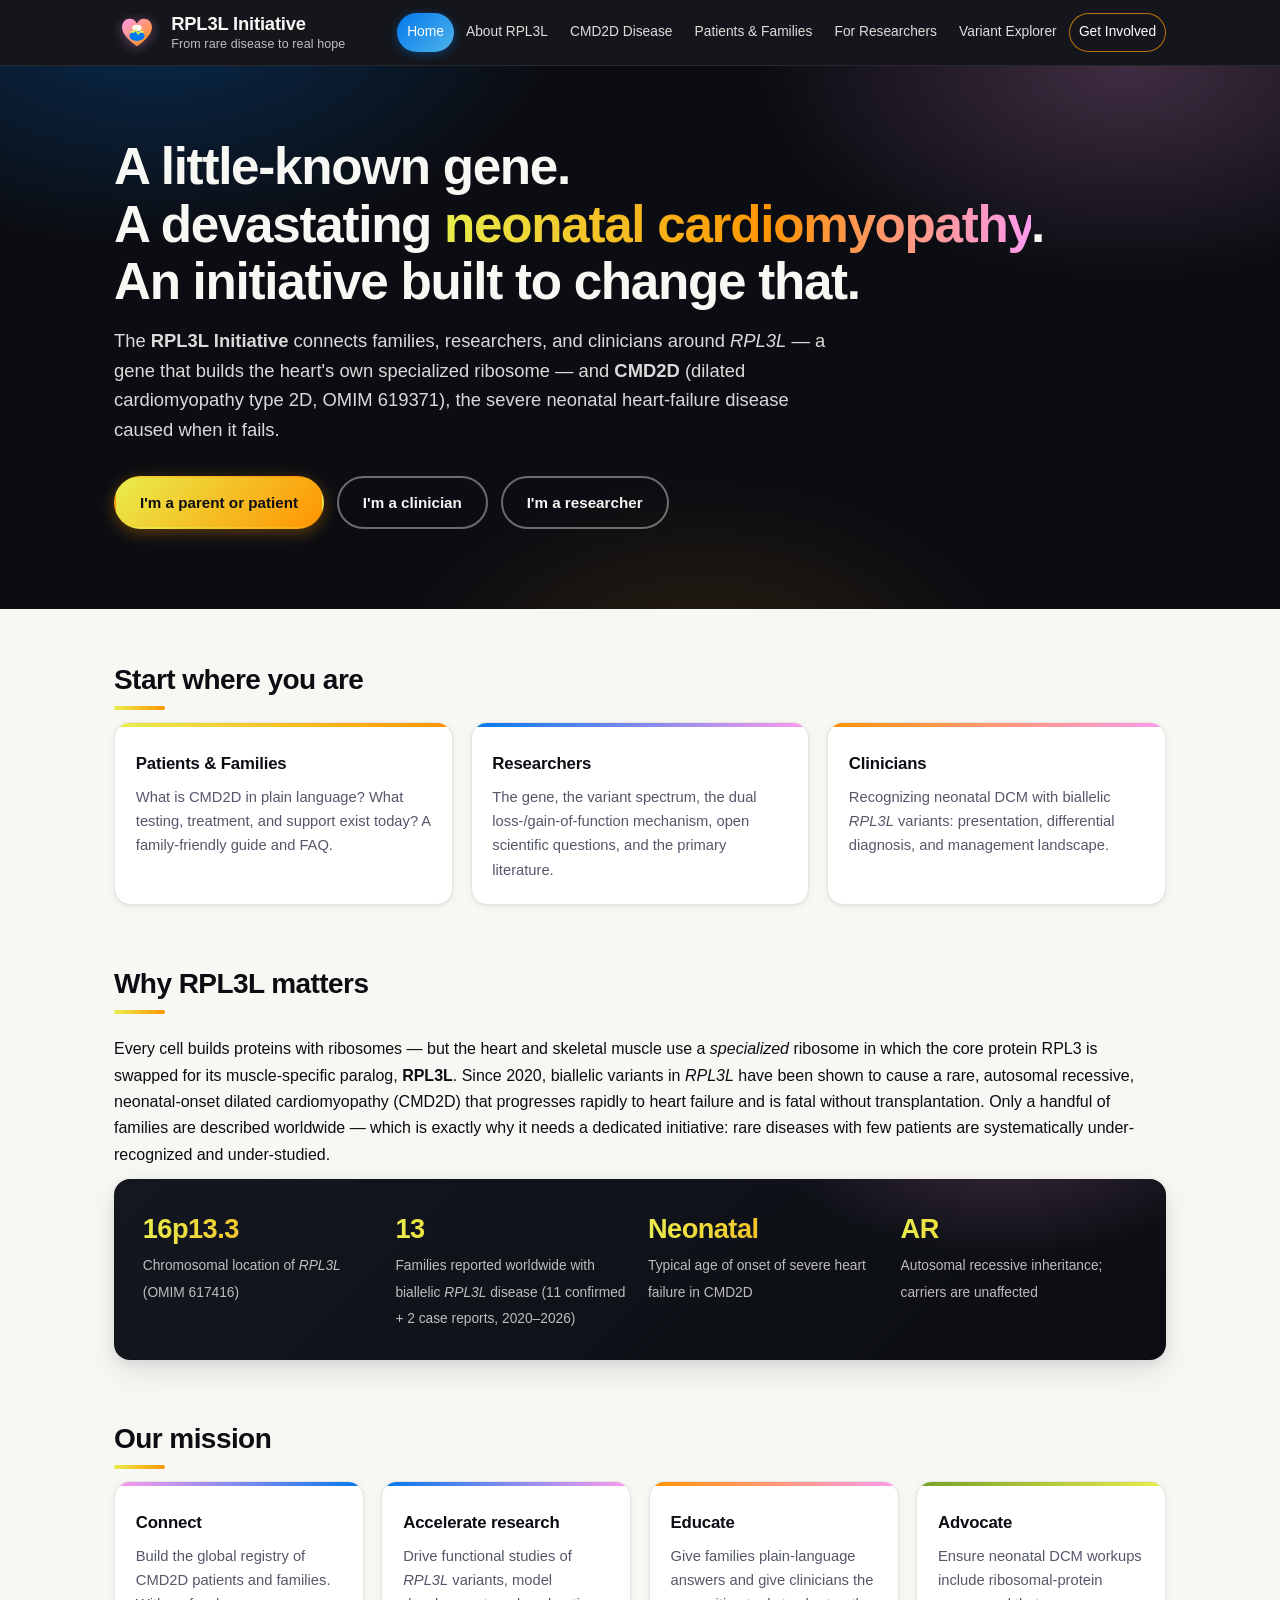
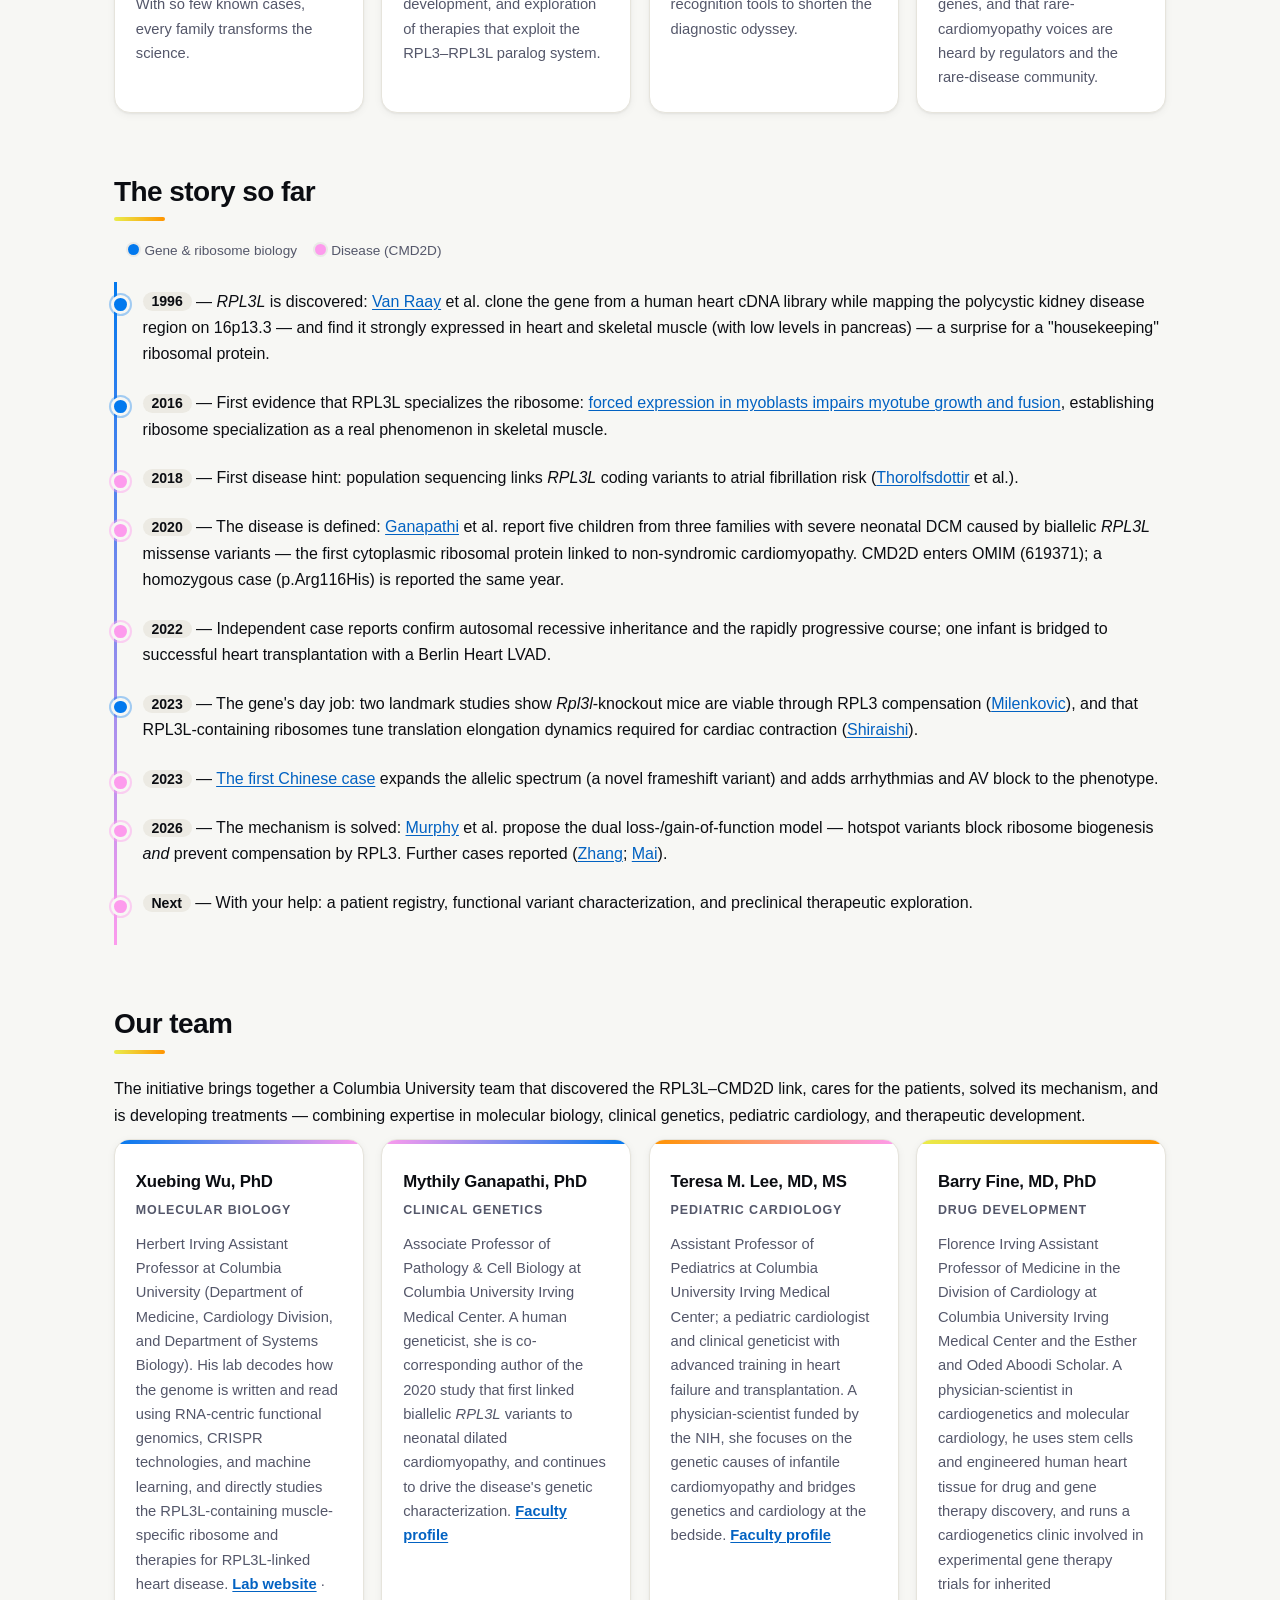
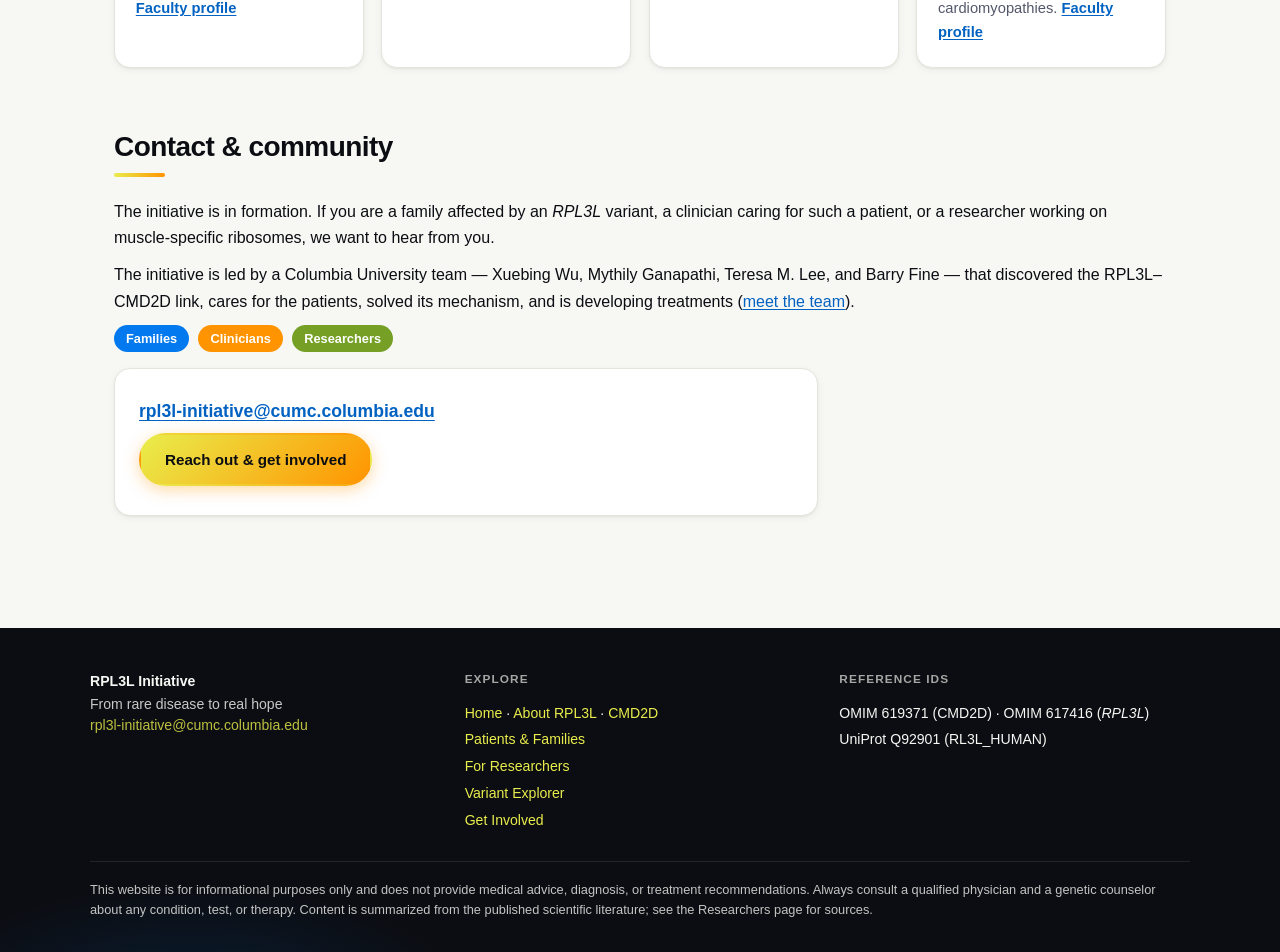
==== commit ccc46481: "Team: update Xuebing Wu's role and affiliation Co-Authored-By: Claude Opus 5.5 <noreply@anthropic.co" ====
--- a/index.html
+++ b/index.html
@@ -152,15 +152,15 @@
     <p>
       The initiative brings together a Columbia University team that discovered the RPL3L–CMD2D link,
       cares for the patients, solved its mechanism, and is developing treatments — combining expertise in
-      ribosome biology, clinical genetics, pediatric cardiology, and therapeutic development.
+      molecular biology, clinical genetics, pediatric cardiology, and therapeutic development.
     </p>
     <div class="cards">
       <div class="card c-blue">
         <h3>Xuebing Wu, PhD</h3>
-        <p class="role">Ribosome biology</p>
+        <p class="role">Molecular biology</p>
         <p>
           Herbert Irving Assistant Professor at Columbia University (Department of Medicine,
-          Cardiology Division — Cardiometabolic Genomics Program, and Department of Systems Biology). His lab decodes how the
+          Cardiology Division, and Department of Systems Biology). His lab decodes how the
           genome is written and read using RNA-centric functional genomics, CRISPR technologies, and
           machine learning, and directly studies the RPL3L-containing muscle-specific ribosome and
           therapies for RPL3L-linked heart disease.
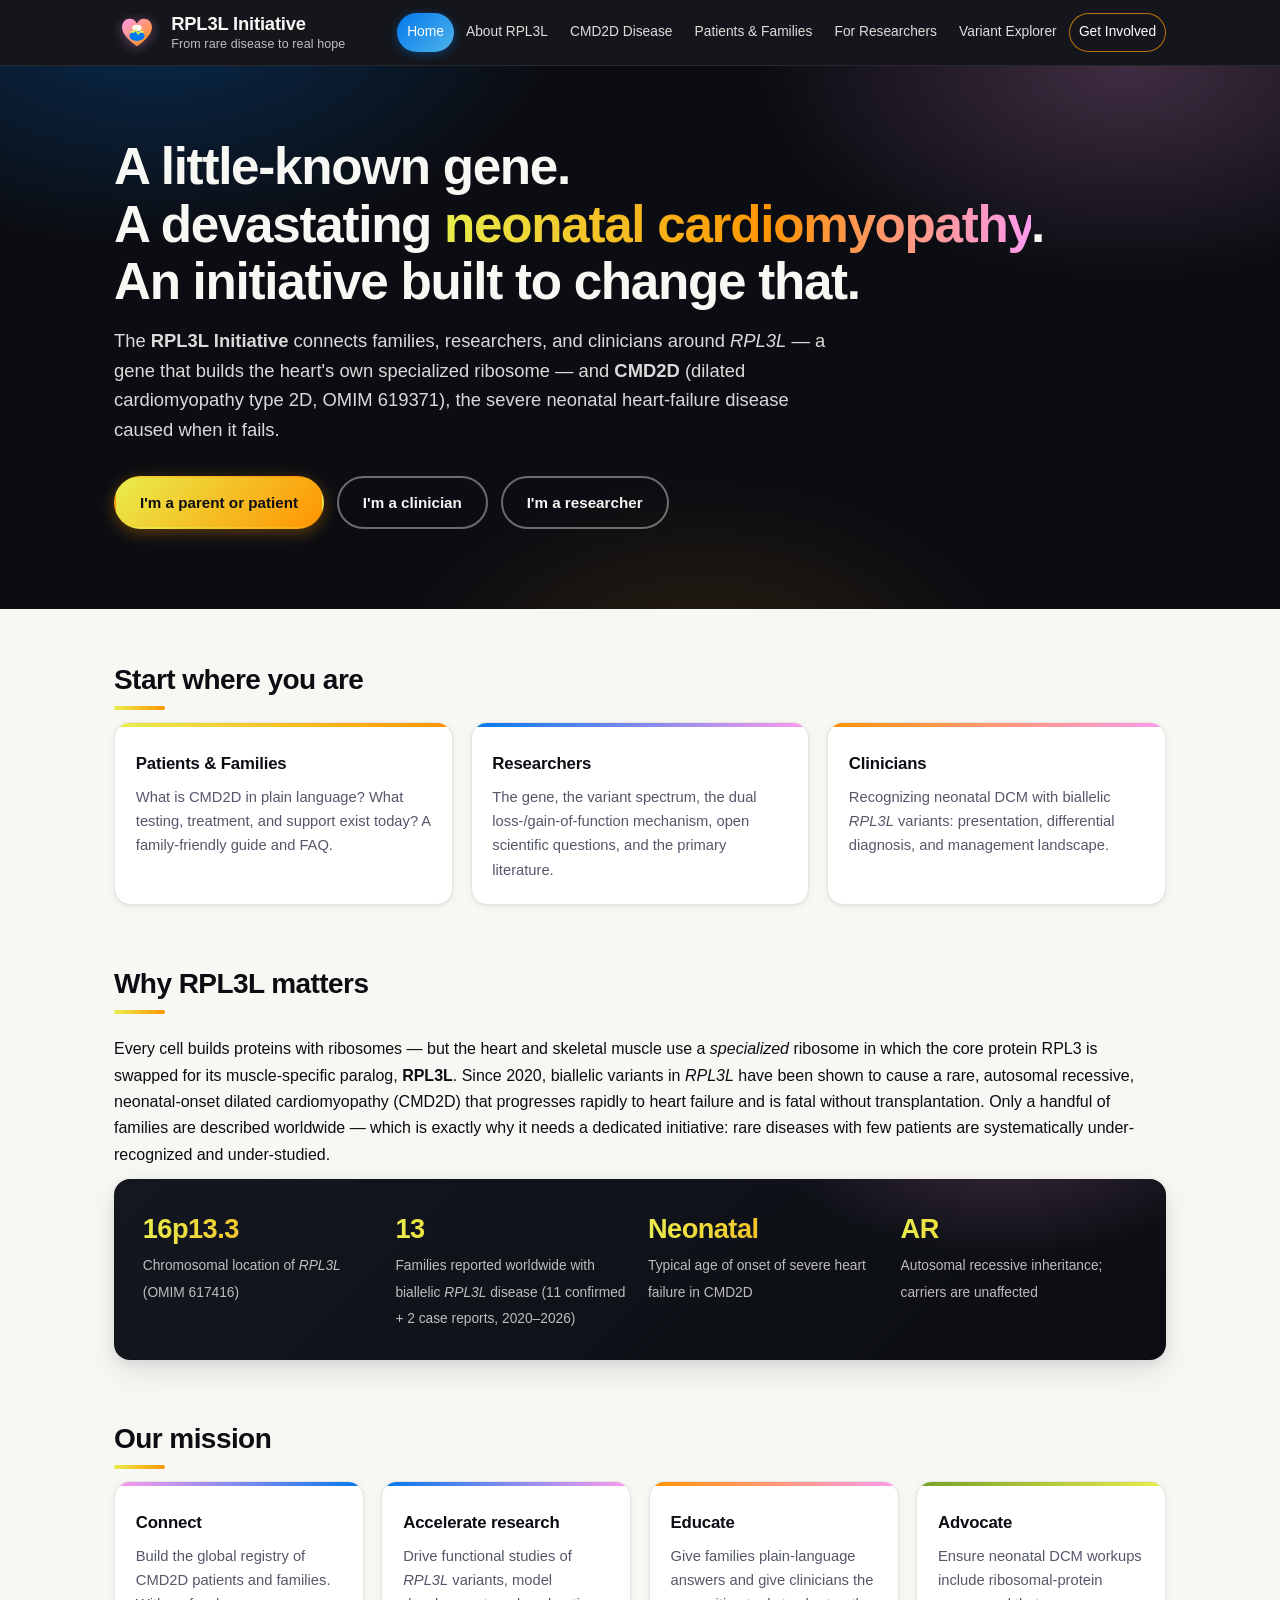
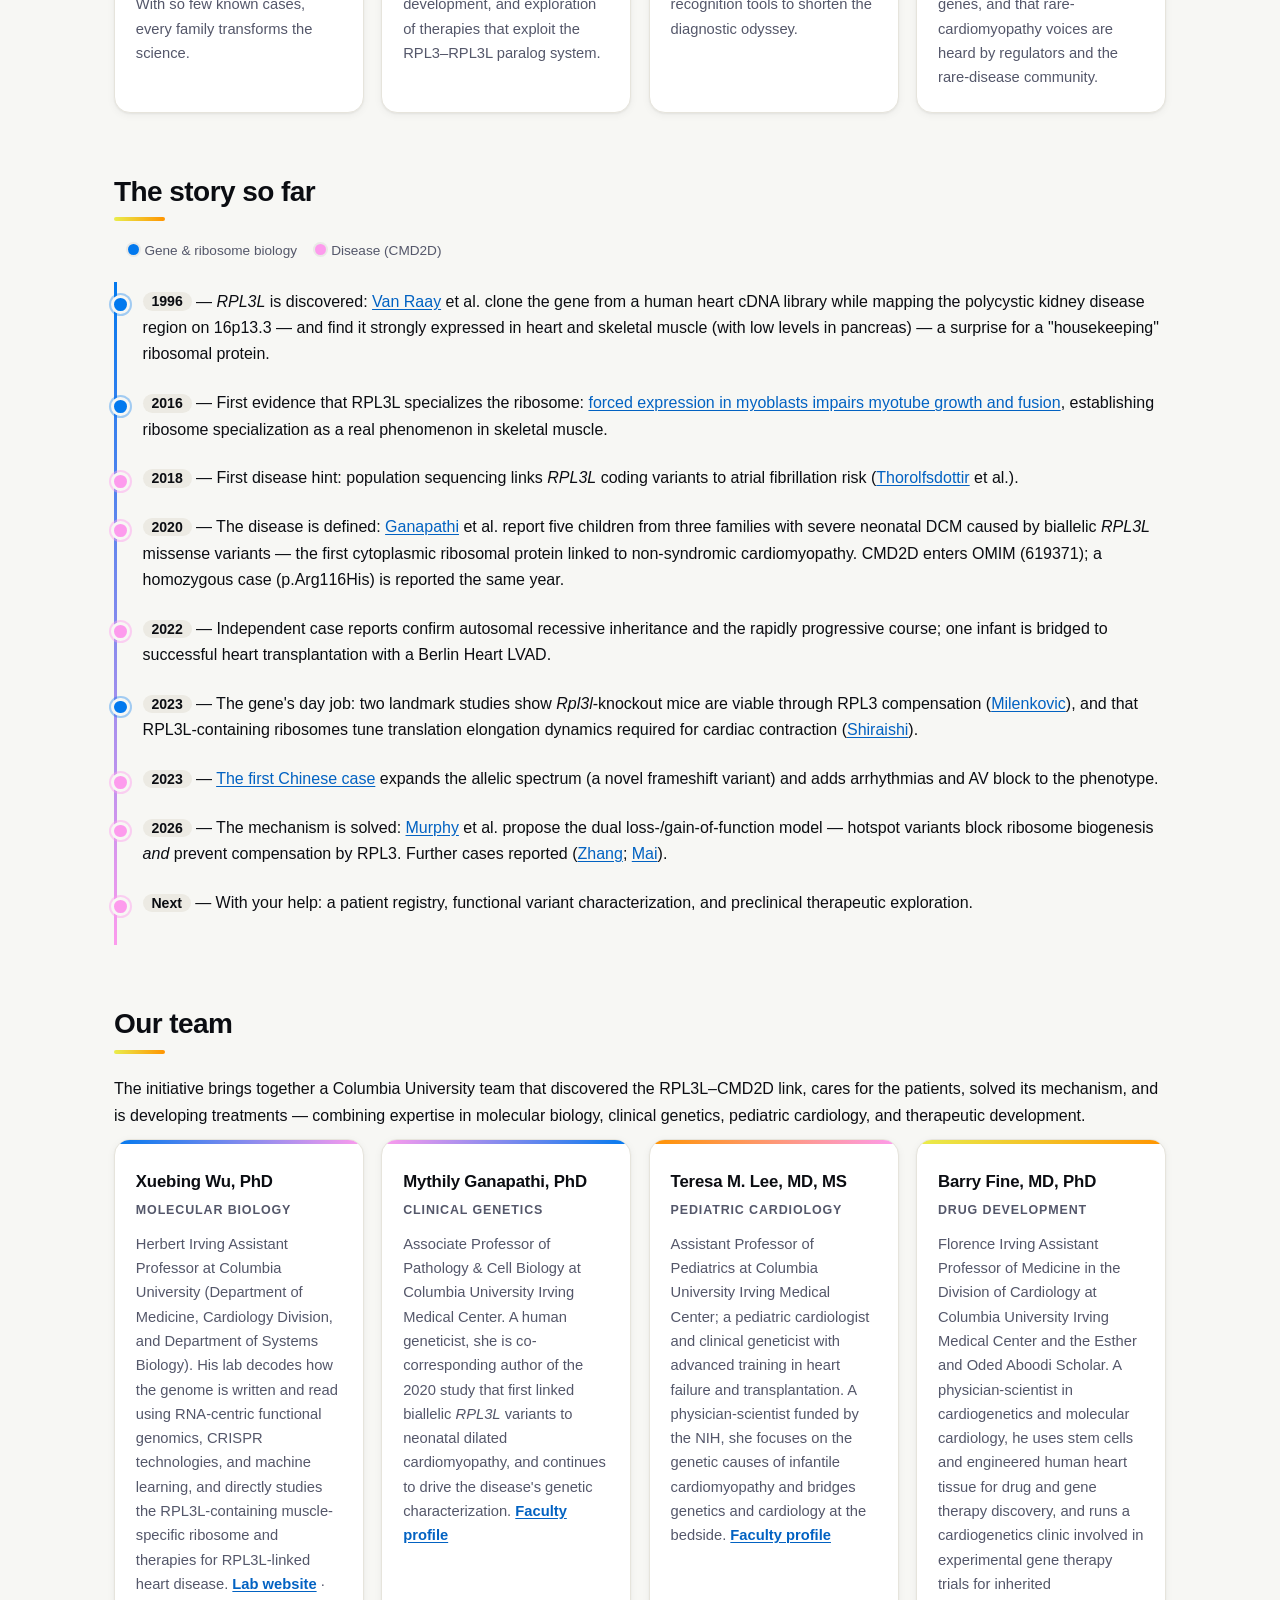
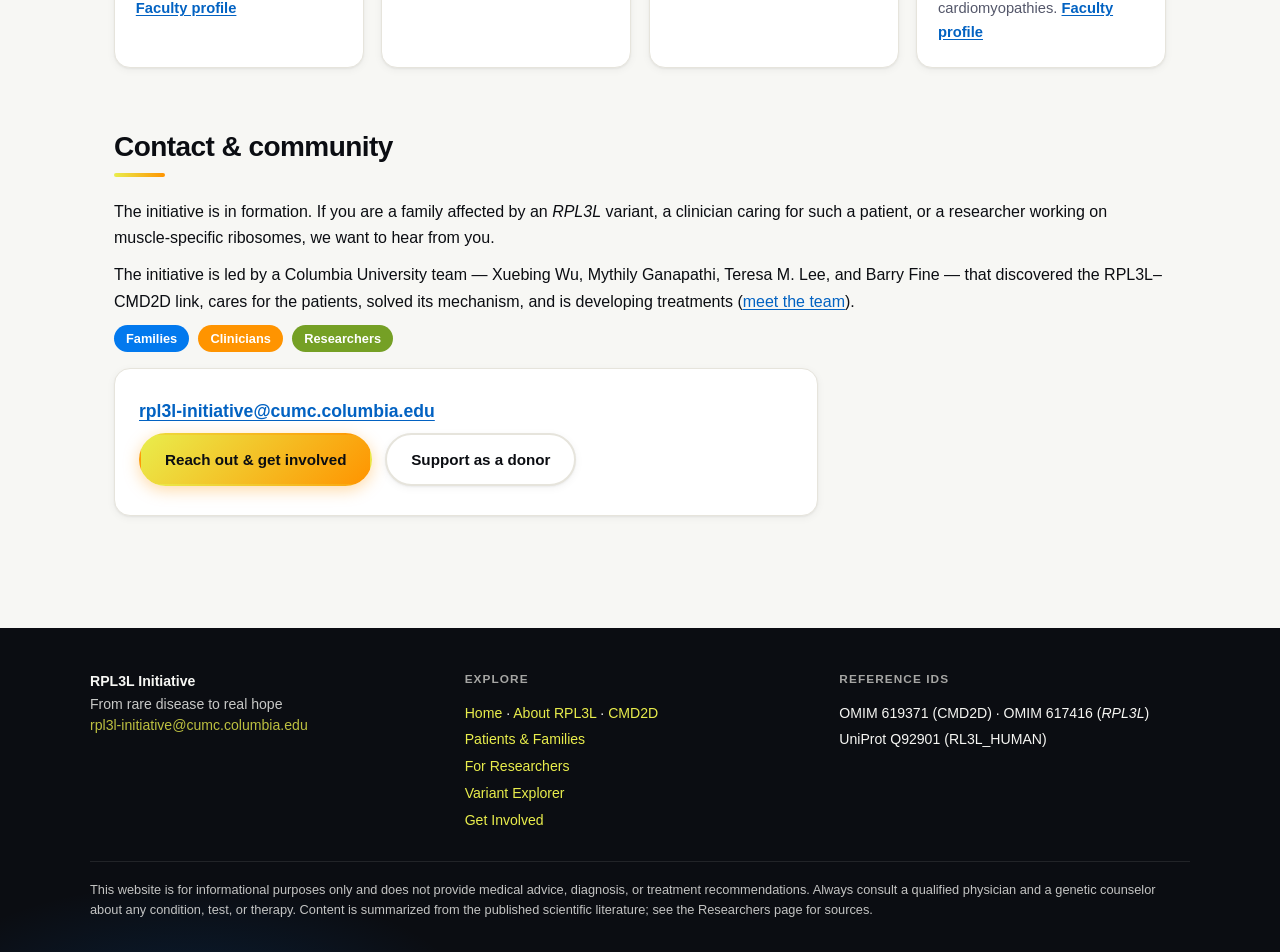
==== commit a6489b31: "Home: add donor button to Contact & community Co-Authored-By: Claude Opus 5.5 <noreply@anthropic.com" ====
--- a/index.html
+++ b/index.html
@@ -219,7 +219,7 @@
 <p><span class="pill b">Families</span> <span class="pill o">Clinicians</span> <span class="pill g">Researchers</span></p>
 <div class="contact-box">
 <p class="email"><a href="mailto:rpl3l-initiative@cumc.columbia.edu">rpl3l-initiative@cumc.columbia.edu</a></p>
-<p><a class="btn primary" href="support.html">Reach out &amp; get involved</a></p>
+<p class="btnrow"><a class="btn primary" href="support.html">Reach out &amp; get involved</a> <a class="btn light" href="support.html#donors">Support as a donor</a></p>
 </div>
 </section>
 
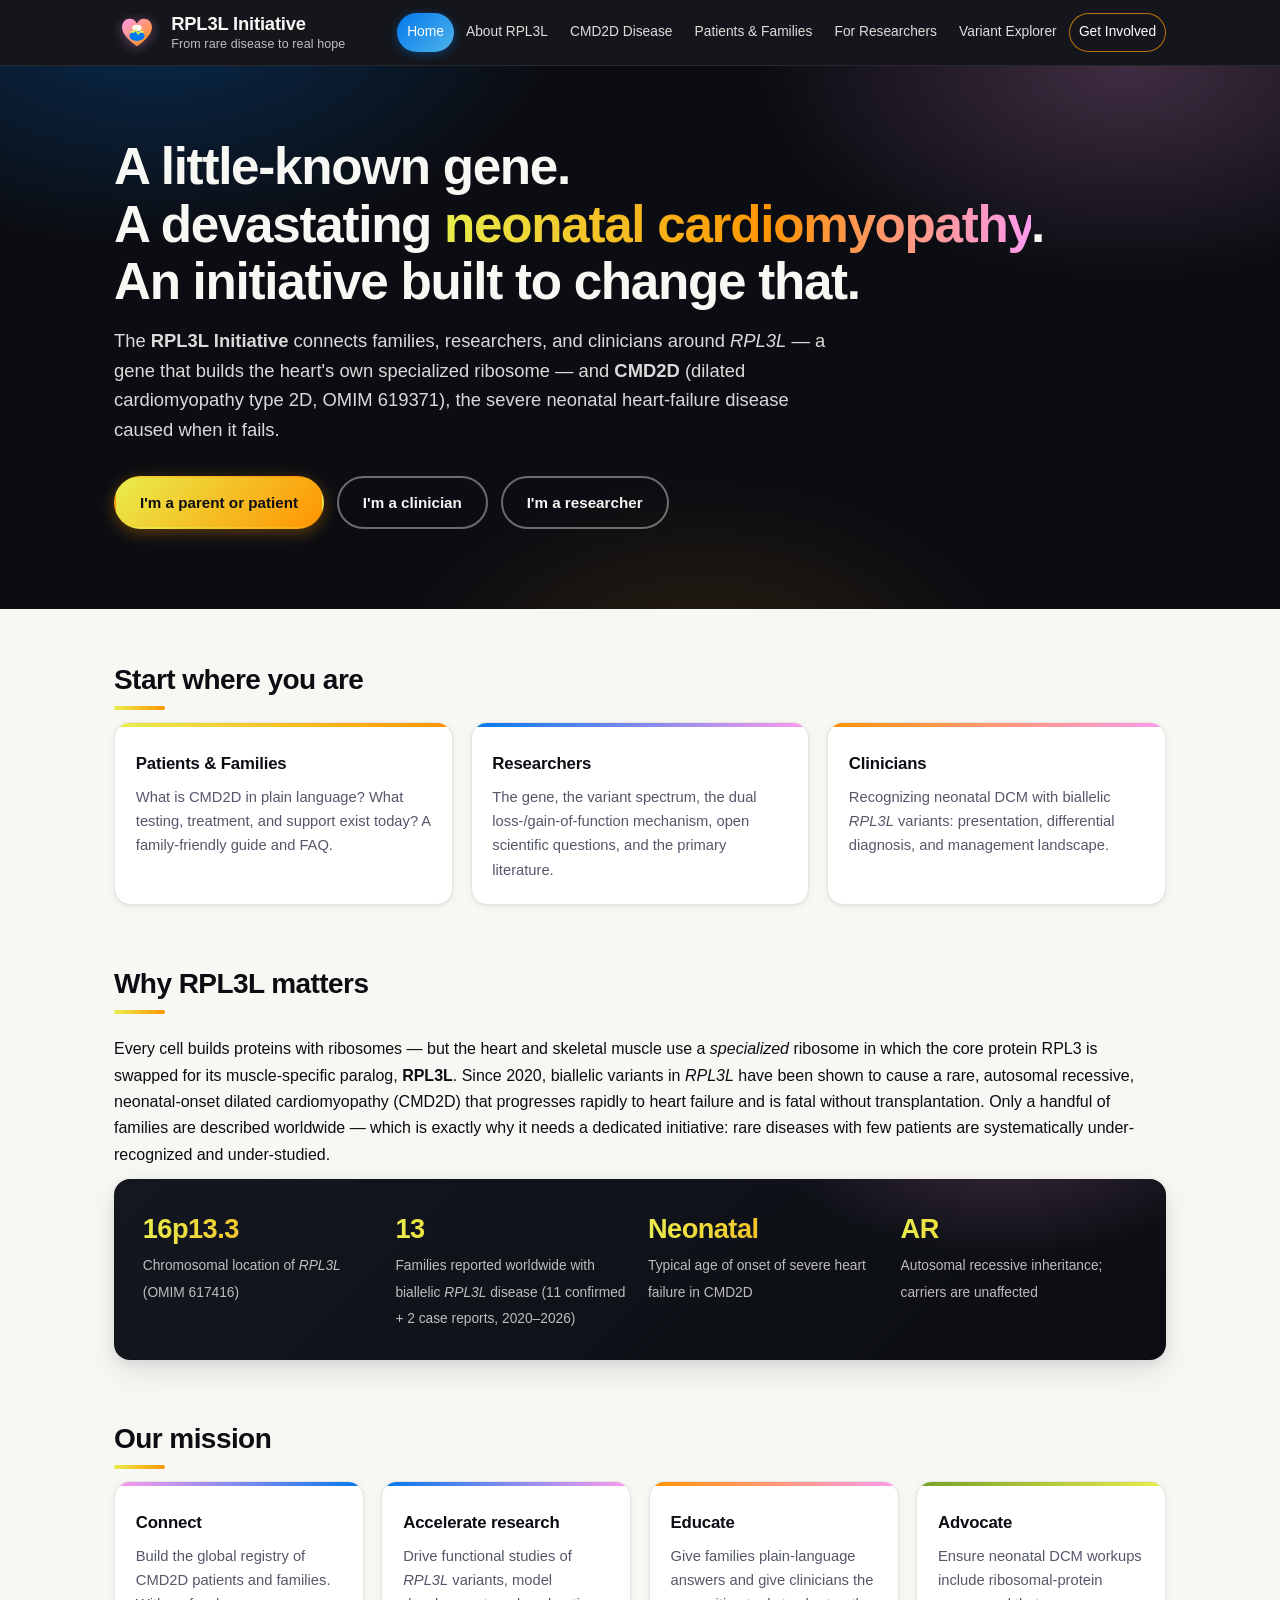
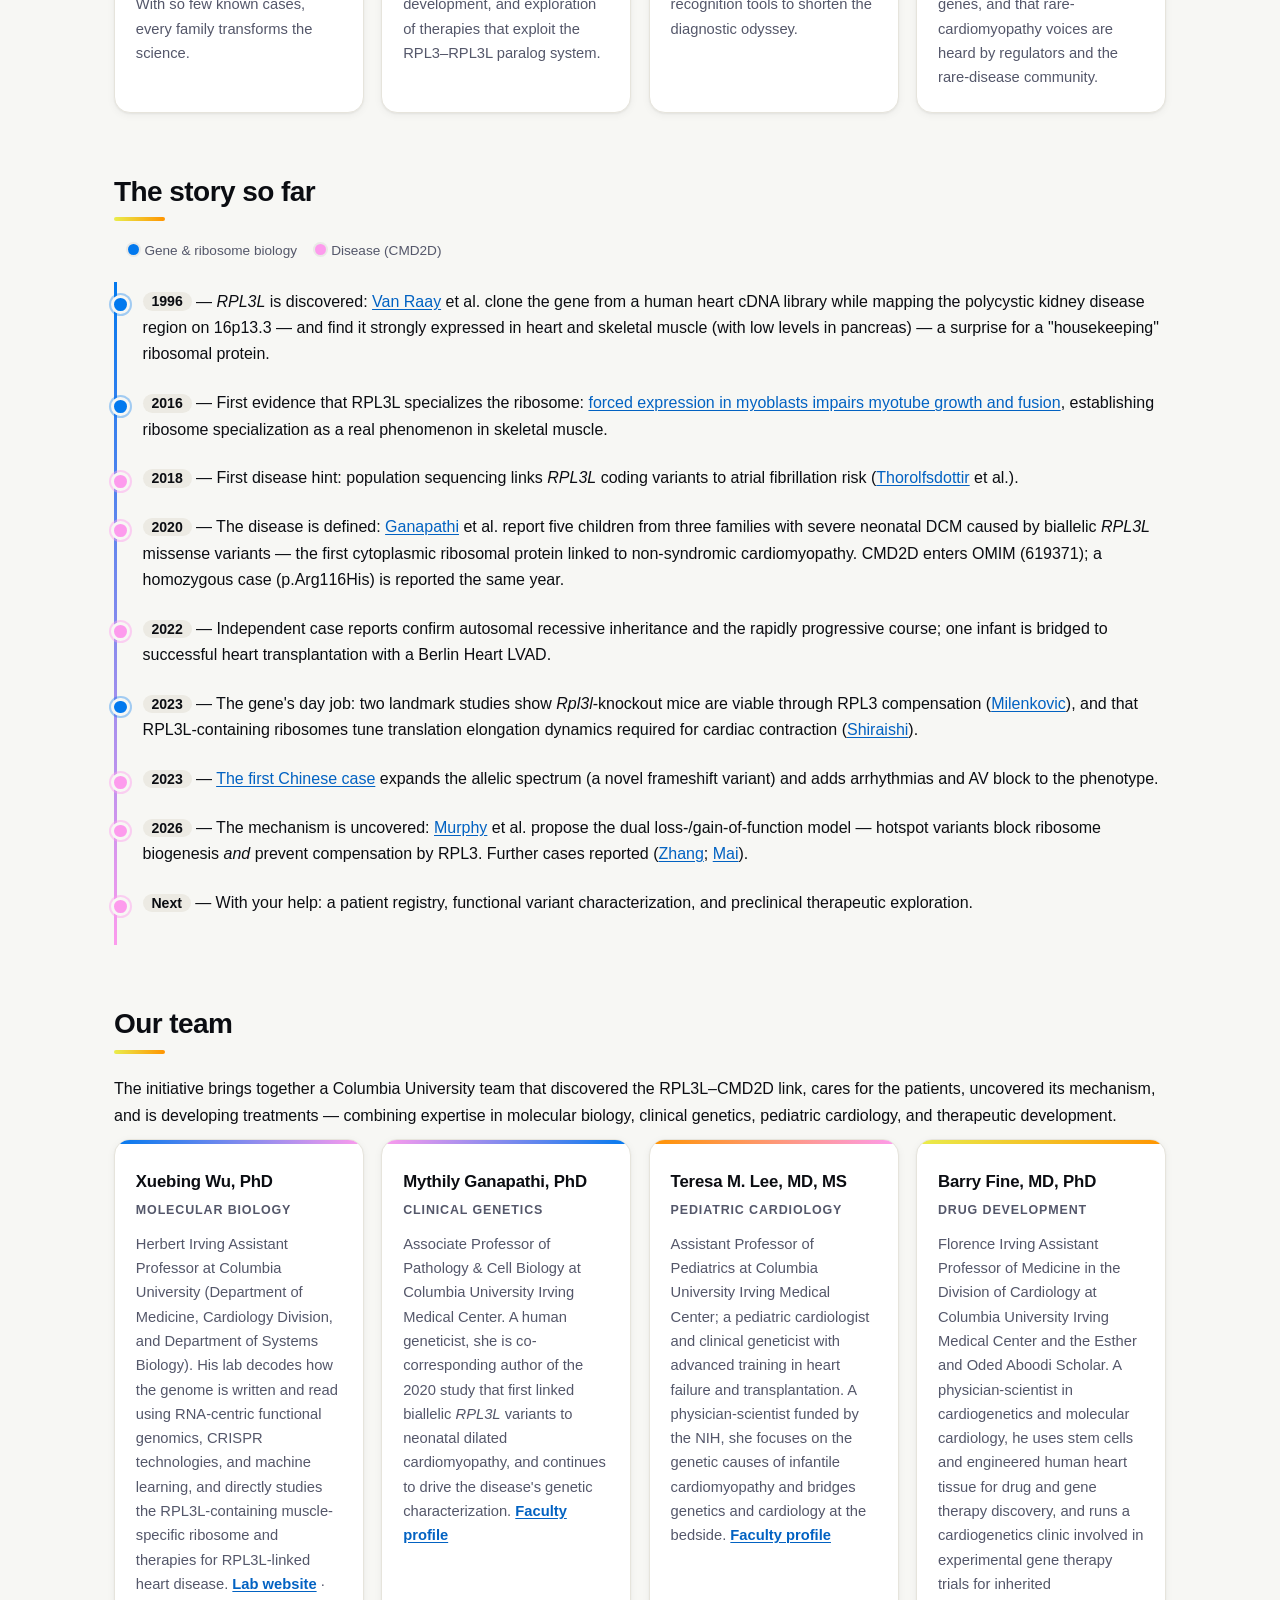
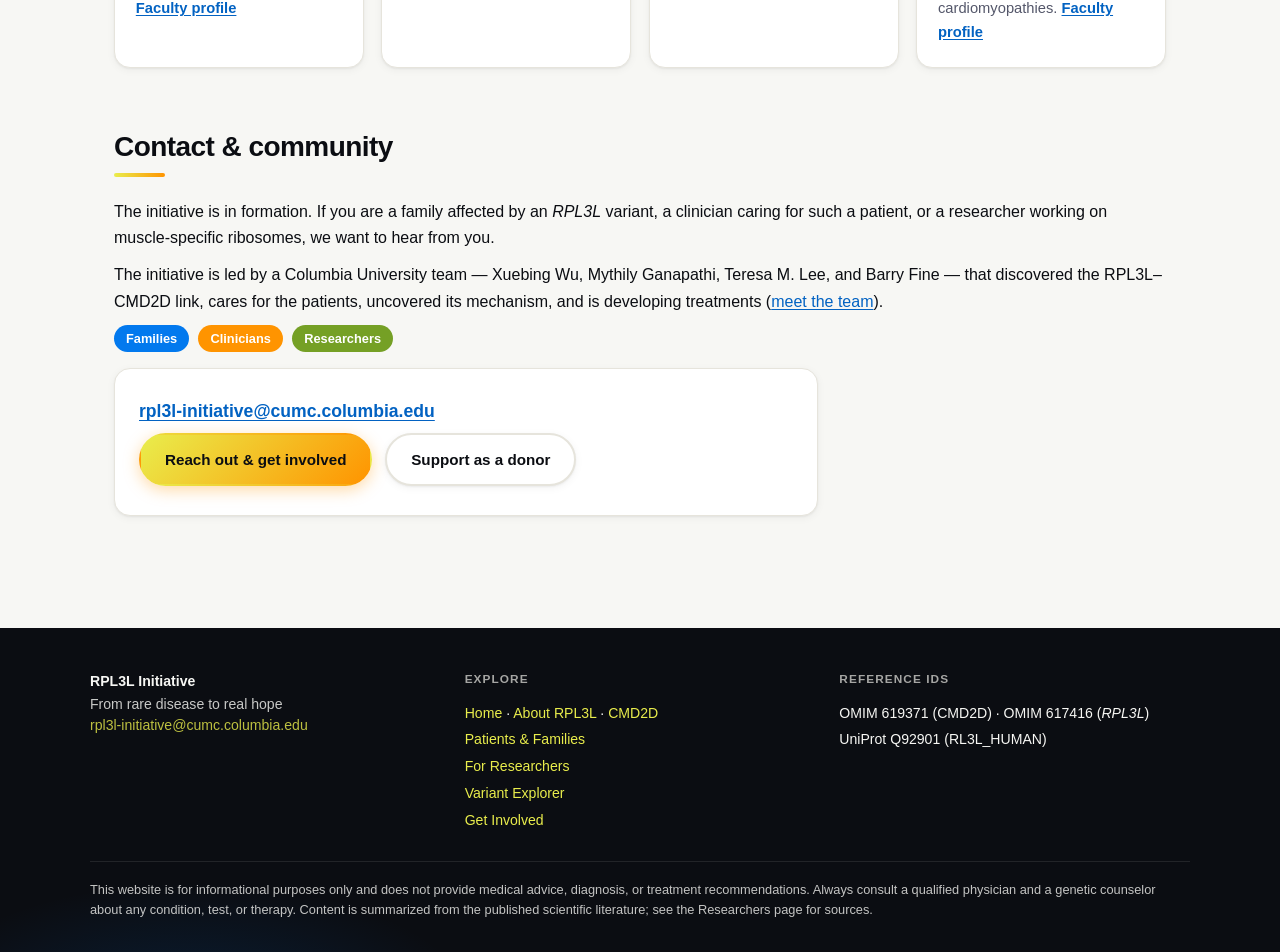
==== commit e62d76f3: "Home: 'uncovered' instead of 'solved' for the CMD2D mechanism Co-Authored-By: Claude Opus 5.5 <norep" ====
--- a/index.html
+++ b/index.html
@@ -142,7 +142,7 @@
       <li class="disease"><b class="year">2022</b> — Independent case reports confirm autosomal recessive inheritance and the rapidly progressive course; one infant is bridged to successful heart transplantation with a Berlin Heart LVAD.</li>
       <li><b class="year">2023</b> — The gene's day job: two landmark studies show <em>Rpl3l</em>-knockout mice are viable through RPL3 compensation (<a href="https://doi.org/10.1093/nar/gkad121" target="_blank" rel="noopener">Milenkovic</a>), and that RPL3L-containing ribosomes tune translation elongation dynamics required for cardiac contraction (<a href="https://doi.org/10.1038/s41467-023-37838-6" target="_blank" rel="noopener">Shiraishi</a>).</li>
       <li class="disease"><b class="year">2023</b> — <a href="https://doi.org/10.1186/s12920-023-01567-y" target="_blank" rel="noopener">The first Chinese case</a> expands the allelic spectrum (a novel frameshift variant) and adds arrhythmias and AV block to the phenotype.</li>
-      <li class="disease"><b class="year">2026</b> — The mechanism is solved: <a href="https://doi.org/10.1038/s44161-025-00761-8" target="_blank" rel="noopener">Murphy</a> et&nbsp;al. propose the dual loss-/gain-of-function model — hotspot variants block ribosome biogenesis <em>and</em> prevent compensation by RPL3. Further cases reported (<a href="https://doi.org/10.1002/ajmg.a.64225" target="_blank" rel="noopener">Zhang</a>; <a href="https://doi.org/10.1177/03000605261447152" target="_blank" rel="noopener">Mai</a>).</li>
+      <li class="disease"><b class="year">2026</b> — The mechanism is uncovered: <a href="https://doi.org/10.1038/s44161-025-00761-8" target="_blank" rel="noopener">Murphy</a> et&nbsp;al. propose the dual loss-/gain-of-function model — hotspot variants block ribosome biogenesis <em>and</em> prevent compensation by RPL3. Further cases reported (<a href="https://doi.org/10.1002/ajmg.a.64225" target="_blank" rel="noopener">Zhang</a>; <a href="https://doi.org/10.1177/03000605261447152" target="_blank" rel="noopener">Mai</a>).</li>
       <li class="disease"><b class="year">Next</b> — With your help: a patient registry, functional variant characterization, and preclinical therapeutic exploration.</li>
     </ul>
   </section>
@@ -151,7 +151,7 @@
     <h2>Our team</h2>
     <p>
       The initiative brings together a Columbia University team that discovered the RPL3L–CMD2D link,
-      cares for the patients, solved its mechanism, and is developing treatments — combining expertise in
+      cares for the patients, uncovered its mechanism, and is developing treatments — combining expertise in
       molecular biology, clinical genetics, pediatric cardiology, and therapeutic development.
     </p>
     <div class="cards">
@@ -213,7 +213,7 @@
 </p>
 <p>
 The initiative is led by a Columbia University team — Xuebing Wu, Mythily Ganapathi, Teresa M. Lee,
-and Barry Fine — that discovered the RPL3L–CMD2D link, cares for the patients, solved its mechanism,
+and Barry Fine — that discovered the RPL3L–CMD2D link, cares for the patients, uncovered its mechanism,
 and is developing treatments (<a href="#team">meet the team</a>).
 </p>
 <p><span class="pill b">Families</span> <span class="pill o">Clinicians</span> <span class="pill g">Researchers</span></p>
